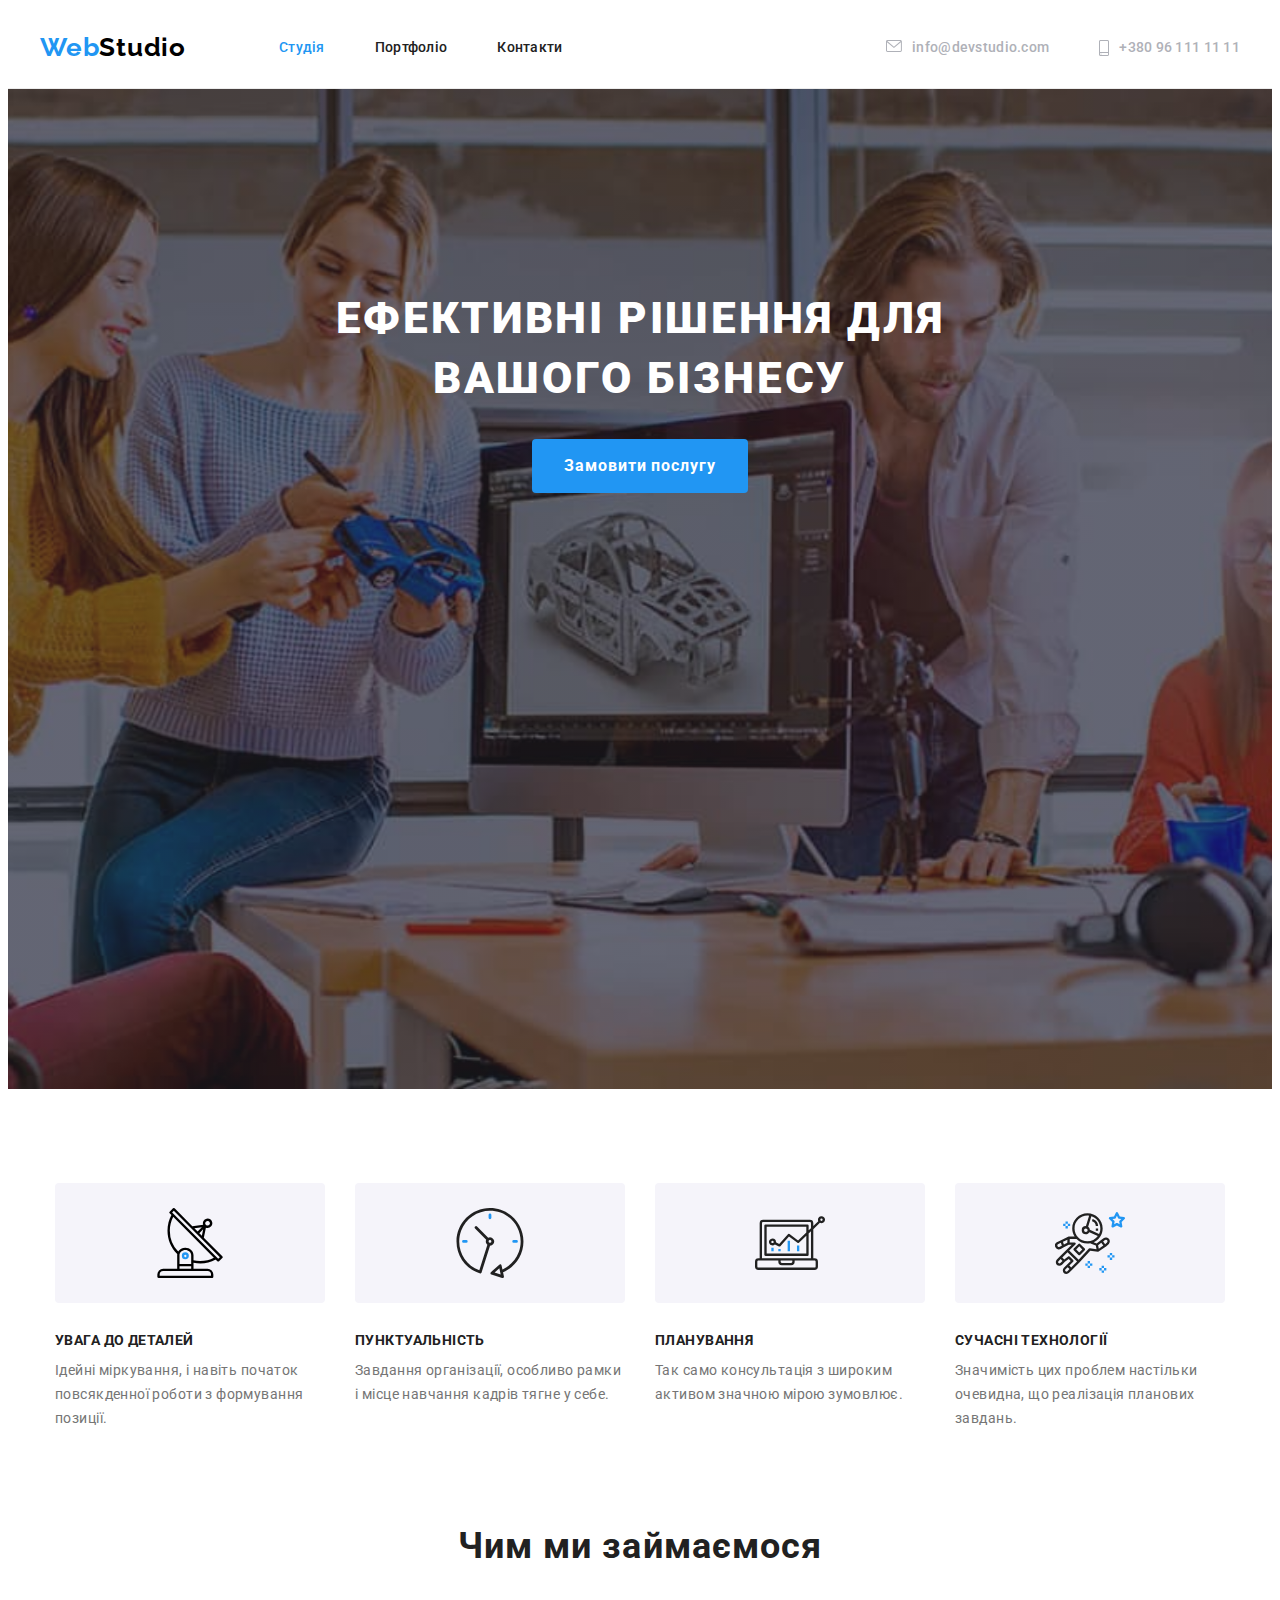
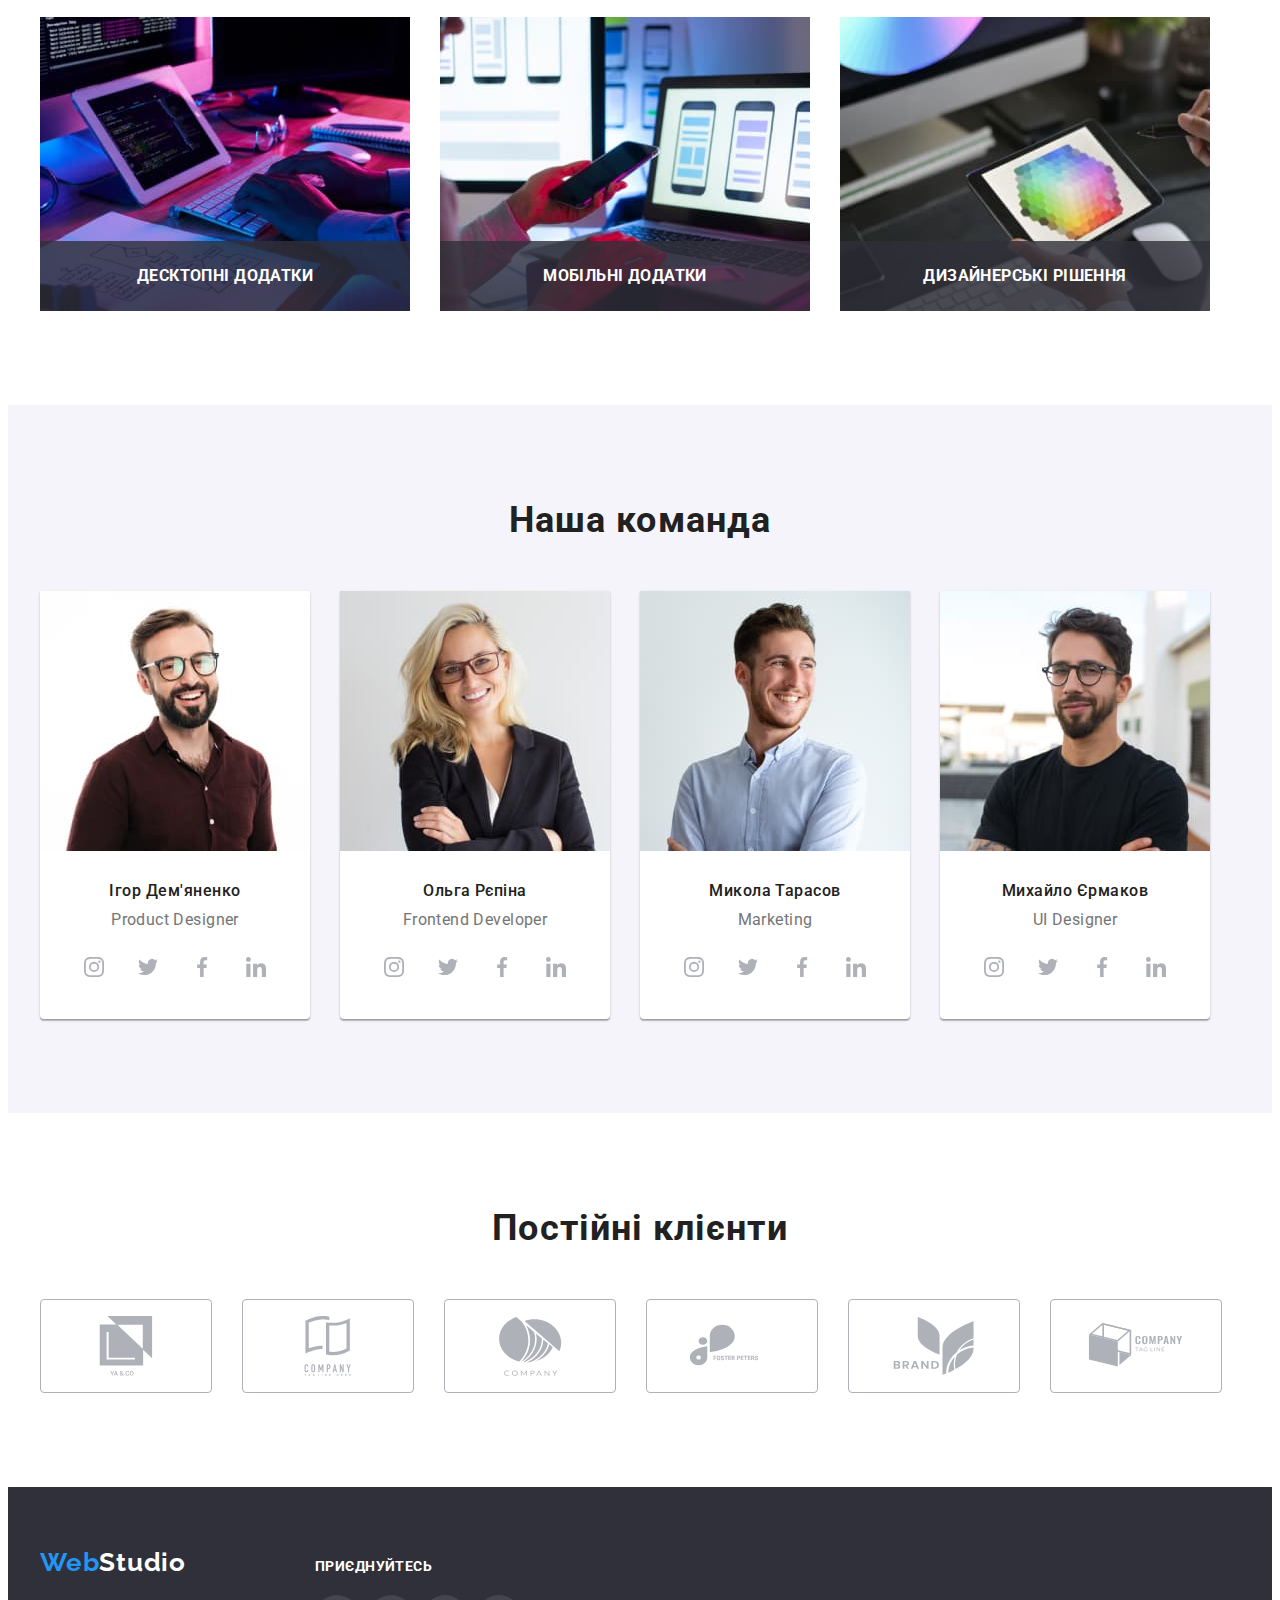
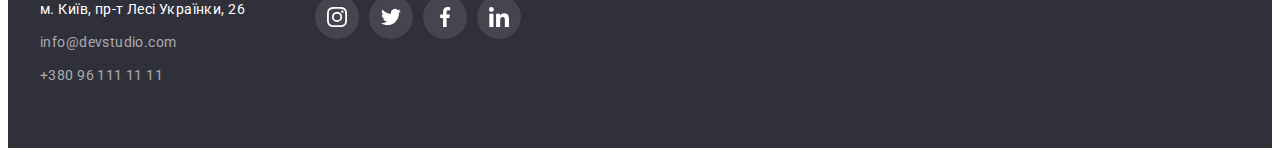
==== index.html @ 9313284f "ДЗ-5 создание" ====
<!DOCTYPE html>
<html lang="en">
<head>
    <meta charset="UTF-8">
    <meta http-equiv="X-UA-Compatible" content="IE=edge">
    <meta name="viewport" content="width=device-width, initial-scale=1.0">

    <title>Studio</title>
    <link href="https://fonts.googleapis.com/css2?family=Raleway:wght@700&family=Roboto:wght@400;500;700;900&display=swap"
        rel="stylesheet">  
    <link rel="stylesheet" href="https://cdnjs.cloudflare.com/ajax/libs/modern-normalize/1.1.0/modern-normalize.min.css"
    integrity="sha512-wpPYUAdjBVSE4KJnH1VR1HeZfpl1ub8YT/NKx4PuQ5NmX2tKuGu6U/JRp5y+Y8XG2tV+wKQpNHVUX03MfMFn9Q=="
    crossorigin="anonymous" referrerpolicy="no-referrer" />
    <link rel="stylesheet" href="./ccs/styles.css">

</head>
<body>
    <!-- Шапка сайта -->
    <header class="page-header">
        <div class="container main-nav">   
            <nav class="nav-site">
                <a class="logo-main" href="./index.html"><span class="logo-color">Web</span>Studio</a>
                <ul class="select-nav list">
                    <li class="item"><a class="link current" href="/">Студія</a></li>
                    <li class="item"><a class="link" href="./portfolio.html">Портфоліо</a></li>
                    <li class="item"><a class="link" href="/">Контакти</a></li>
                </ul>
            </nav>
            <ul class="select-contackt list">
                <li class="item">
                    <div class="link">
                       <svg class="icon" width="16" height="12">
                            <use href="./images/symbol-defs.svg#icon-envelope"></use>
                        </svg>   
                        <a href="mailto:info@devstudio.com">info@devstudio.com</a>
                    </div>
                 </li>
                <li class="item">
                    <div class="link">
                        <svg class="icon" width="10" height="16">
                             <use href="./images/symbol-defs.svg#icon-smartphone"></use>
                        </svg>
                        <a href="tel:+380961111111">+380 96 111 11 11</a>
                    </div>
                </li>
            </ul>
        </div>
    </header>
    <!-- Главный босс -->
    <main>
        <!-- Шапка -->
        <section class="page-poster">
                   <div class="container poster">
                    <h1 class="title">Ефективні рішення для вашого бізнесу</h1>
                    <button type="button" class="button-main primary">Замовити послугу</button>
                </div> 
        </section>            
         <!-- Особливості -->
        <section class="page-features section">
            <div class="container">
                <h2 class="title-none">Особливості</h2>
                <ul class="select-features list">
                    <li class="card-features item">
                        <div class="icon-features">
                            <svg class="icon" width="70" height="70">
                                <use href="./images/symbol-defs.svg#icon-antenna"></use>
                            </svg>
                        </div>
                        <h3 class="title">УВАГА ДО ДЕТАЛЕЙ</h3>
                        <p>Ідейні міркування, і навіть початок повсякденної роботи з формування позиції.</p>
                    </li>
                    <li class="card-features item">
                        <div class="icon-features">
                            <svg class="icon" width="70" height="70">
                                <use href="./images/symbol-defs.svg#icon-clock"></use>
                            </svg>
                        </div>
                        <h3 class="title">ПУНКТУАЛЬНІСТЬ</h3>
                        <p>Завдання організації, особливо рамки і місце навчання кадрів тягне у себе.</p>
                    </li>
                    <li class="card-features item">
                        <div class="icon-features">
                            <svg class="icon" width="70" height="70">
                                <use href="./images/symbol-defs.svg#icon-diagram"></use>
                            </svg>
                        </div>
                        <h3 class="title">ПЛАНУВАННЯ</h3>
                        <p>Так само консультація з широким активом значною мірою зумовлює.</p>
                     </li>
                    <li class="card-features item">
                        <div class="icon-features">
                            <svg class="icon" width="70" height="70">
                                <use href="./images/symbol-defs.svg#icon-astronaut"></use>
                            </svg>
                        </div>
                        <h3 class="title">СУЧАСНІ ТЕХНОЛОГІЇ</h3>
                        <p>Значимість цих проблем настільки очевидна, що реалізація планових завдань.</p>
                   </li>
                </ul>    
            </div>
        </section>
        <!-- Чим ми займаємося -->
        <section class="page-employ section">
            <div class="container">
                <h2 class="title">Чим ми займаємося</h2>
                <ul class="select-employ list"> 
                    <li class="card-employ item">
                        <img class="card-image" src="./images/box1.jpg" alt="Програмування" width="370"/>
                        <div  class="card-text">
                            <h3>Десктопні додатки</h3>
                        </div>
                    </li>
                    <li class="card-employ item">
                        <img class="card-image" src="./images/box2.jpg" alt="Мобільні додатки" width="370"/>
                        <div class="card-text">
                            <h3>Мобільні додатки</h3>
                        </div>
                    </li>
                    <li class="card-employ item">
                        <img class="card-image" src="./images/box3.jpg" alt="Дізайн" width="370"/>
                        <div class="card-text">
                            <h3>Дизайнерські рішення</h3>
                        </div>
                    </li>
                </ul>
          </div>  
        </section>
          <!-- Наша команда -->
        <section class="page-team section">
            <div class="container"> 
                <h2 class="title">Наша команда</h2>
                <ul class="select-team list">
                    <li class="card-team item">
                        <img class="card-image" src="./images/card1.jpg" alt="Фото" width="270"/>
                        <div class="card-text">
                             <h3 class="title">Ігор Дем'яненко</h3>
                             <p>Product Designer</p>                            
                        </div>
                        <ul class="select-social list">
                            <li class="card-social item">
                                <div class="link-social">
                                    <svg class="icon" width="20" height="20">
                                        <use href="./images/symbol-defs.svg#icon-instagram"></use>
                                   </svg>
                                </div>
                            </li>
                            <li class="card-social item">
                                <div class="link-social">
                                    <svg class="icon" width="20" height="20">
                                        <use href="./images/symbol-defs.svg#icon-twitter"></use>
                                    </svg>
                                </div>
                            </li>
                            <li class="card-social item">
                                <div class="link-social">
                                    <svg class="icon" width="20" height="20">
                                        <use href="./images/symbol-defs.svg#icon-facebook"></use>
                                    </svg>
                                </div>
                            </li>
                            <li class="card-client item">
                                <div class="link-social">
                                    <svg class="icon" width="20" height="20">
                                        <use href="./images/symbol-defs.svg#icon-linkedin"></use>
                                    </svg>
                                </div>
                            </li>
                        </ul>
                    </li>
                    <li class="card-team item">
                        <img class="card-image" src="./images/card2.jpg" alt="Фото" width="270"/>
                        <div class="card-text">
                            <h3 class="title">Ольга Рєпіна</h3>
                            <p>Frontend Developer</p>
                        </div>    
                        <ul class="select-social list">
                            <li class="card-social item">
                                <div class="link-social">
                                    <svg class="icon" width="20" height="20">
                                        <use href="./images/symbol-defs.svg#icon-instagram"></use>
                                    </svg>
                                </div>
                            </li>
                            <li class="card-social item">
                                <div class="link-social">
                                    <svg class="icon" width="20" height="20">
                                        <use href="./images/symbol-defs.svg#icon-twitter"></use>
                                    </svg>
                                </div>
                            </li>
                            <li class="card-social item">
                                <div class="link-social">
                                    <svg class="icon" width="20" height="20">
                                        <use href="./images/symbol-defs.svg#icon-facebook"></use>
                                    </svg>
                                </div>
                            </li>
                            <li class="card-client item">
                                <div class="link-social">
                                    <svg class="icon" width="20" height="20">
                                        <use href="./images/symbol-defs.svg#icon-linkedin"></use>
                                    </svg>
                                </div>
                            </li>
                        </ul>
                    </li>
                    <li class="card-team item">
                        <img class="card-image" src="./images/card3.jpg" alt="Фото" width="270"/>
                        <div class="card-text">
                            <h3 class="title">Микола Тарасов</h3>
                            <p>Marketing</p>                            
                        </div>
                        <ul class="select-social list">
                            <li class="card-social item">
                                <div class="link-social">
                                    <svg class="icon" width="20" height="20">
                                        <use href="./images/symbol-defs.svg#icon-instagram"></use>
                                    </svg>
                                </div>
                            </li>
                            <li class="card-social item">
                                <div class="link-social">
                                    <svg class="icon" width="20" height="20">
                                        <use href="./images/symbol-defs.svg#icon-twitter"></use>
                                    </svg>
                                </div>
                            </li>
                            <li class="card-social item">
                                <div class="link-social">
                                    <svg class="icon" width="20" height="20">
                                        <use href="./images/symbol-defs.svg#icon-facebook"></use>
                                    </svg>
                                </div>
                            </li>
                            <li class="card-client item">
                                <div class="link-social">
                                    <svg class="icon" width="20" height="20">
                                        <use href="./images/symbol-defs.svg#icon-linkedin"></use>
                                    </svg>
                                </div>
                            </li>
                        </ul>
                    </li>
                    <li class="card-team item">
                        <img class="card-image" src="./images/card4.jpg" alt="Фото" width="270"/>
                        <div class="card-text">
                            <h3 class="title">Михайло Єрмаков</h3>
                            <p>UI Designer</p>
                        </div>
                        <ul class="select-social list">
                            <li class="card-social item">
                                <div class="link-social">
                                    <svg class="icon" width="20" height="20">
                                        <use href="./images/symbol-defs.svg#icon-instagram"></use>
                                    </svg>
                                </div>
                            </li>
                            <li class="card-social item">
                                <div class="link-social">
                                    <svg class="icon" width="20" height="20">
                                        <use href="./images/symbol-defs.svg#icon-twitter"></use>
                                    </svg>
                                </div>
                            </li>
                            <li class="card-social item">
                                <div class="link-social">
                                    <svg class="icon" width="20" height="20">
                                        <use href="./images/symbol-defs.svg#icon-facebook"></use>
                                    </svg>
                                </div>
                            </li>
                            <li class="card-client item">
                                <div class="link-social">
                                    <svg class="icon" width="20" height="20">
                                        <use href="./images/symbol-defs.svg#icon-linkedin"></use>
                                    </svg>
                                </div>
                            </li>
                        </ul>
                    </li>
                </ul>
           </div> 
        </section>
        <section class="page-client section">
            <div class="container">
                <h2 class="title">Постійні клієнти</h2>
                <ul class="select-client list">
                    <li class="card-client item">
                        <div class="link-client">
                            <svg class="icon" width="106" height="60">
                                <use href="./images/symbol-defs.svg#icon-client1"></use>
                            </svg>
                        </div>
                    </li>
                    <li class="card-client item">
                        <div class="link-client">
                            <svg class="icon" width="106" height="60">
                                <use href="./images/symbol-defs.svg#icon-client2"></use>
                            </svg>
                        </div>
                    </li>
                    <li class="card-client item">
                        <div class="link-client">
                            <svg class="icon" width="106" height="60">
                                <use href="./images/symbol-defs.svg#icon-client3"></use>
                            </svg>
                        </div>
                    </li>
                    <li class="card-client item">
                        <div class="link-client">
                            <svg class="icon" width="106" height="60">
                                <use href="./images/symbol-defs.svg#icon-client4"></use>
                            </svg>
                        </div>
                    </li>
                    <li class="card-client item">
                        <div class="link-client">
                            <svg class="icon" width="106" height="60">
                                <use href="./images/symbol-defs.svg#icon-client5"></use>
                            </svg>
                        </div>
                    </li>
                    <li class="card-client item">
                        <div class="link-client">
                            <svg class="icon" width="106" height="60">
                                <use href="./images/symbol-defs.svg#icon-client6"></use>
                            </svg>
                        </div>
                    </li>
                </ul>
            </div>
        </section>
    </main>
    <!-- Футер -->
    <footer class="page-footer"> 
        <div class="container">
            <div class="footer-one">  
            <a class="logo-footer" href="./index.html"><span class="logo-color">Web</span>Studio</a>
                <address class="address-footer list" >           
                <ul class="footer-contackt list">
                    <li class="item">                    
                        <a class="link-footer primary-footer"
                        href="https://www.google.com.ua/maps/place/%D0%B1%D1%83%D0%BB.+%D0%9B%D0%B5%D1%81%D0%B8+%D0%A3%D0%BA%D1%80%D0%B0%D0%B8%D0%BD%D0%BA%D0%B8,+26,+%D0%9A%D0%B8%D0%B5%D0%B2,+02000/@50.4266124,30.5344126,14.71z/data=!4m5!3m4!1s0x40d4cf0e033ecbe9:0x57a4dffefec77da0!8m2!3d50.4265807!4d30.5383858?hl=ru"
                        target="_blank"
                        rel="noopener no-referrer">
                        м. Київ, пр-т Лесі Українки, 26</a></li>
                    <li class="item"><a class="link-footer" href="mailto:info@devstudio.com">info@devstudio.com</a></li>
                    <li class="item"><a class="link-footer" href="tel:+380961111111">+380 96 111 11 11</a></li>
                </ul>
                </address>
            </div>
            <div class="footer-social">
                <h2 class="title">приєднуйтесь</h2>
                <ul class="select-social list">
                    <li class="card-social item">
                        <div class="link-social">
                            <svg class="icon" width="20" height="20">
                                <use href="./images/symbol-defs.svg#icon-instagram"></use>
                            </svg>
                        </div>
                    </li>
                    <li class="card-social item">
                        <div class="link-social">
                            <svg class="icon" width="20" height="20">
                                <use href="./images/symbol-defs.svg#icon-twitter"></use>
                            </svg>
                        </div>
                    </li>
                    <li class="card-social item">
                        <div class="link-social">
                            <svg class="icon" width="20" height="20">
                                <use href="./images/symbol-defs.svg#icon-facebook"></use>
                            </svg>
                        </div>
                    </li>
                    <li class="card-client item">
                        <div class="link-social">
                            <svg class="icon" width="20" height="20">
                                <use href="./images/symbol-defs.svg#icon-linkedin"></use>
                            </svg>
                        </div>
                    </li>
                </ul>
            </div>      
        </div>
    </footer>
</body>
</html>
---- ccs/styles.css ----
:root {
    --color-white:#ffffff;
    --color-accent:#2196F3;
    --color-grey:#F5F4FA;
    --color-footer:#2F303A;
    --color-title:#212121;
    --color-text:#757575;
    --color-black:#000000;
    --color-rgba:rgba(255, 255, 255, 0.6);
    --color-borders: #EEEEEE;
    --color-line: #ECECEC;
    --color-icon: #AFB1B8;
}
html {
    box-sizing: border-box;
}
body {
    background-color: var(--color-white);
    color: var(--color-text);
    font-family: "Roboto", sans-serif;
    font-weight: 400;
    font-size: 14px;
    line-height: 1.71;
    letter-spacing: 0.03em;
    }

button {
    font-family: inherit;
    cursor: pointer;
    border-color: transparent;
    text-align: center;
}
p, h1, h2, h3 {
    margin: 0;
}
a {
    color: inherit;
    text-decoration: none;
}
.section {
    margin-left: auto;
    margin-right: auto;
    padding: 94px 0px;
}    
.container {
    width: 1200px;
    margin-left: auto;
    margin-right: auto;
    margin-bottom: 0;
    padding: 0px 15px;
    /*border: 0.2px solid black;*/
}
.page-header {
    margin: 0;
    margin-left: auto;
    margin-right: auto;
    border-bottom: 1px solid var(--color-line);
}
.page-poster {
    display: flex;
    max-width: 1600px;
    height: 600px;
    margin-left: auto;
    margin-right: auto;
    padding-top: 200px;
    padding-bottom: 200px;
    text-align: center;
    /* Overlay */
    background-color: rgba(47, 48, 58, 0.4);
    background-image: url('../images/Main-img.jpg');
    background-image: linear-gradient(
        to right,
        rgba(47, 48, 58, 0.4),
        rgba(47, 48, 58, 0.4)
    ),
    url('../images/Main-img.jpg');
    background-repeat: no-repeat;
    background-position: center;
    background-size: cover;
}
.page-employ {
    padding-top:0;
}
.page-footer{
    padding: 60px 0px;
    
}
.poster {
    width: 696px;
    padding: 0;
}
.list {
    margin: 0;
    padding: 0;
    list-style: none;
}
.title {
    margin:0;
    color: var(--color-title);
    font-weight: 700;
    font-size: 36px;
    line-height: 1.17;
    letter-spacing: 0.03em;
}
.text {
    margin: 0;
    font-weight: 400;
    font-size: 16px;
    line-height: 1.88;
    letter-spacing: 0.03em;
    color: var(--color-text);
}
.icon {
   display: inline-block;
   margin: 0; 
 
}
.link .icon {
  margin-right: 10px;
}
/* Select */
.main-nav, .nav-site, .select-nav, .select-contackt, .select-team, .select-client {
    display: flex;
    align-items: center;
}

.select-employ{
    display: flex;
}
.select-features, .select-social {
    display: flex;
    align-items: flex-start;
    justify-content: center;
}
.select-projeckt {
    display: flex;
    flex-wrap: wrap;
    gap: 30px;
}
.select-button {
    display: flex;
    justify-content: center;
    align-items: center;
    margin-bottom: 50px;
}
.select-social {
    margin-bottom: 30px;
}
.footer-social .select-social {
    margin-bottom: 0;
}

.select-contackt {
  margin-left: auto;
}
.select-nav .link, .select-contackt .link-cont{
    padding-top: 32px;
    padding-bottom: 32px;    
}
.select-nav .item:not(:last-child),
.select-contackt .item:not(:last-child) {
    margin-right: 50px;
}

.select-features .item:not(:last-child),
.select-employ .item:not(:last-child) {
    margin-right: 30px;
}

.select-team .item:not(:last-child), .select-client .item:not(:last-child) {
    margin-right: 30px;
}

.select-button .item:not(:last-child) {
    margin-right: 8px;
}

.select-projeckt .item {
    flex-basis: calc((100% - 60px) / 3);
}

/* Card*/
.card-features {
    display: inline-block;
    width: 270px;
}
.card-team {
    display: block;
    background-color: var(--color-white);
    width: 270px;
    font-size: 16px;
    line-height: 1.19;
    text-align: center;
    box-shadow: 0px 1px 3px rgba(0, 0, 0, 0.12), 0px 1px 1px rgba(0, 0, 0, 0.14), 0px 2px 1px rgba(0, 0, 0, 0.2);
    border-radius: 0px 0px 4px 4px;
}

.card-projeckt {
    display: block;
    text-decoration: none;
    font-size: 16px;
    line-height: 1.88;
}
.card-projeckt:hover,
.card-projeckt:focus {
    box-shadow: 0px 4px 4px 0px rgba(0, 0, 0, 0.25);
}
.card-image {
    max-width: 100%;
    height: auto;
    display: block;
    margin-bottom: 30px;
}
.card-employ {
    position: relative;
}
.card-projeckt .card-image, .card-employ .card-image {
    margin-bottom: 0;
}
/* Title */
.page-poster .title {
    color: var(--color-white);
    font-weight: 900;
    font-size: 44px;
    line-height: 1.36;
    letter-spacing: 0.06em;
    text-align: center;
    text-transform: uppercase;
    margin-bottom: 30px;
}

.page-team .title,
.page-employ .title, .page-client .title {
    text-align: center;
    margin-bottom: 50px;
}
.footer-social .title {
    color: var(--color-white);
    font-weight: 700;
    font-size: 14px;
    line-height: 1.14;
    text-transform: uppercase;
    margin-bottom: 20px;
}
.card-features .title {
    font-size: 14px;
    line-height: 1.14;
}
.card-team .title {
    font-weight: 500;
    font-size: 16px;
    line-height: 1.19;
    text-align: center;
  
}

.card-projeckt .title {
    font-size: 18px;
    line-height: 2;
    letter-spacing: 0.06em;
}
.card-features .title, .card-team .title, .card-projeckt .title {
     margin-bottom: 10px;
}
.title-none {
    display: none
}

.title-text {
    display: block;
    width: 370px;
    background: var(--color-white);
    border: 1px solid var(--color-borders);
    border-top: none;
    padding: 20px 24px;
}
.card-text {
    display: block;
    margin: 0;
    margin-bottom: 16px;
}
.card-employ .card-text{
    display: flex;
    position: absolute;
    bottom: 0;
    margin-bottom: 0;
    width: 370px;
    height: 70px;
    font-weight: 700;
    font-size: 14px;
    line-height: 1.14;
    text-align: center;
    align-items: center;
    justify-content: center;
    letter-spacing: 0.03em;
    text-transform: uppercase;
    color: var(--color-white);
    background-color: rgba(47, 48, 58, 0.8);
}
/* Logo */
.logo-main {
    display: inline-block;
    margin-right: 93px;
    text-decoration: none;
    color: var(--color-black);
    font-family: 'Raleway', sans-serif;
    font-weight: 700;
    font-size: 26px;
    line-height: 1.19;
    letter-spacing: 0.03em;
    padding-top: 24px;
    padding-bottom: 25px;
}
.logo-color {
    color: var(--color-accent);
}

/* Link */
.link {
    display: flex;
    text-decoration: none;
    color:var(--color-title);
    font-weight: 500;
    font-size: 14px;
    line-height: 1.14;
    letter-spacing: 0.02em;
    fill: currentColor
}
 
.select-contackt .link {
    color: var(--color-icon);    
}
.link:hover, .link:focus {
    color: var(--color-accent);
 
}
.link-client {
    display: flex;
    width: 170px;
    height: 92px;
    border: 1px solid #AFB1B8;
    border-radius: 4px;
    align-items: center;
    justify-content: center;
    fill: var(--color-icon);
}
.link-client:hover, .link-client:focus {
    border: 1px solid var(--color-accent);
   fill:var(--color-accent);    
}
.link-social {
    display: flex;
    width: 44px;
    height: 44px;
    border-radius: 50%;
    align-items: center;
    justify-content: center;
    fill: var(--color-icon);
}
.footer-social .link-social {
    background-color: rgba(255, 255, 255, 0.1);
    fill: var(--color-white);
}
.link-social:hover,
.link-social:focus {
    background-color: var(--color-accent);
    fill: var(--color-white);
}

/* Primary, Secondary, Current*/
.primary {
    background-color: var(--color-accent);
    color: var(--color-white);
}

.secondary {
    background-color: var(--color-grey);
    color: var(--color-title);
}
.current {
    color: var(--color-accent);
}

/* Button*/
.button-main, .button-link {
    display: inline-block;
    border-radius: 4px;
    font-size: 16px;
}
.button-main {
    width: 216px;
    padding: 10px;
    font-weight: 700;
    line-height: 1.88;
    letter-spacing: 0.06em;
}
.button-link {    
    min-width: 73px;
    max-width: 130px;
    padding: 6px 22px;
    font-weight: 500;
    line-height: 1.63;
    letter-spacing: 0.03em;
}
.button-link:hover, .button-link:focus, .button-main:hover,
.button-main:focus {
    background-color: var(--color-accent);
    color: var(--color-white);
}
.page-team {
     background-color: var(--color-grey); 
}
/*
.card-features::before {
    display: block;
    content: "";
    height: 120px;
    margin-bottom: 30px;
    background-repeat: no-repeat;
    background-position: center;
    background-color: #F5F4FA;
    border-radius: 4px;
}
.icon-antenna::before {
    background-image: url('../images/antenna.svg');
}
.icon-clock::before {
    background-image: url('../images/clock.svg');
}
.icon-diagram::before {
    background-image: url('../images/diagram.svg');
}
.icon-astronaut::before {
    background-image: url('../images/astronaut.svg');
}
*/

.icon-features {
    display: flex;
    height: 120px;
    margin-bottom: 30px;
    background-color: #F5F4FA;
    border-radius: 4px;
    align-items: center;
    justify-content: center;
}


/* Footer */
.page-footer {
    margin-left: auto;
    margin-right: auto;
    background-color: var(--color-footer);
    font-weight: 400;
    font-size: 14px;
    line-height: 1.71;
    letter-spacing: 0.03em;
}
.page-footer .container {
   display: flex;    
   align-items: flex-start;
}
.logo-footer {
    display: block;
    text-decoration: none;
    color: var(--color-white);
    font-family: 'Raleway', sans-serif;
    font-weight: 700;
    font-size: 26px;
    line-height: 1.19;
    letter-spacing: 0.03em;
    margin-bottom: 20px;
}

.logo-color {
    color: var(--color-accent);
}
.page-footer, .address-footer, .link-footer {
    color: var(--color-rgba);
    font-style: normal;
}
.address-footer, .link-footer, .footer-social{
    margin: 0;
    text-decoration: none;
    }
.footer-one {
    display: inline-block;
/*    width: 231px;
    border: 1px solid #AFB1B8; */
}
.footer-social {
    display: inline-block;
    width: 206px;
    margin-top: 12px;
    margin-left: 70px;
/*    border: 1px solid #AFB1B8; */
}

.footer-contackt {
    display: inline-block;
}
.footer-contackt .item:not(:last-child) {
    margin-bottom: 9px;
}
.select-social .item:not(:last-child) {
    margin-right: 10px;
}
.link-footer:hover, .link-footer:focus 
{
    color: var(--color-white);
    text-decoration: none;
} 
.primary-footer {
    color: var(--color-white)
    
}
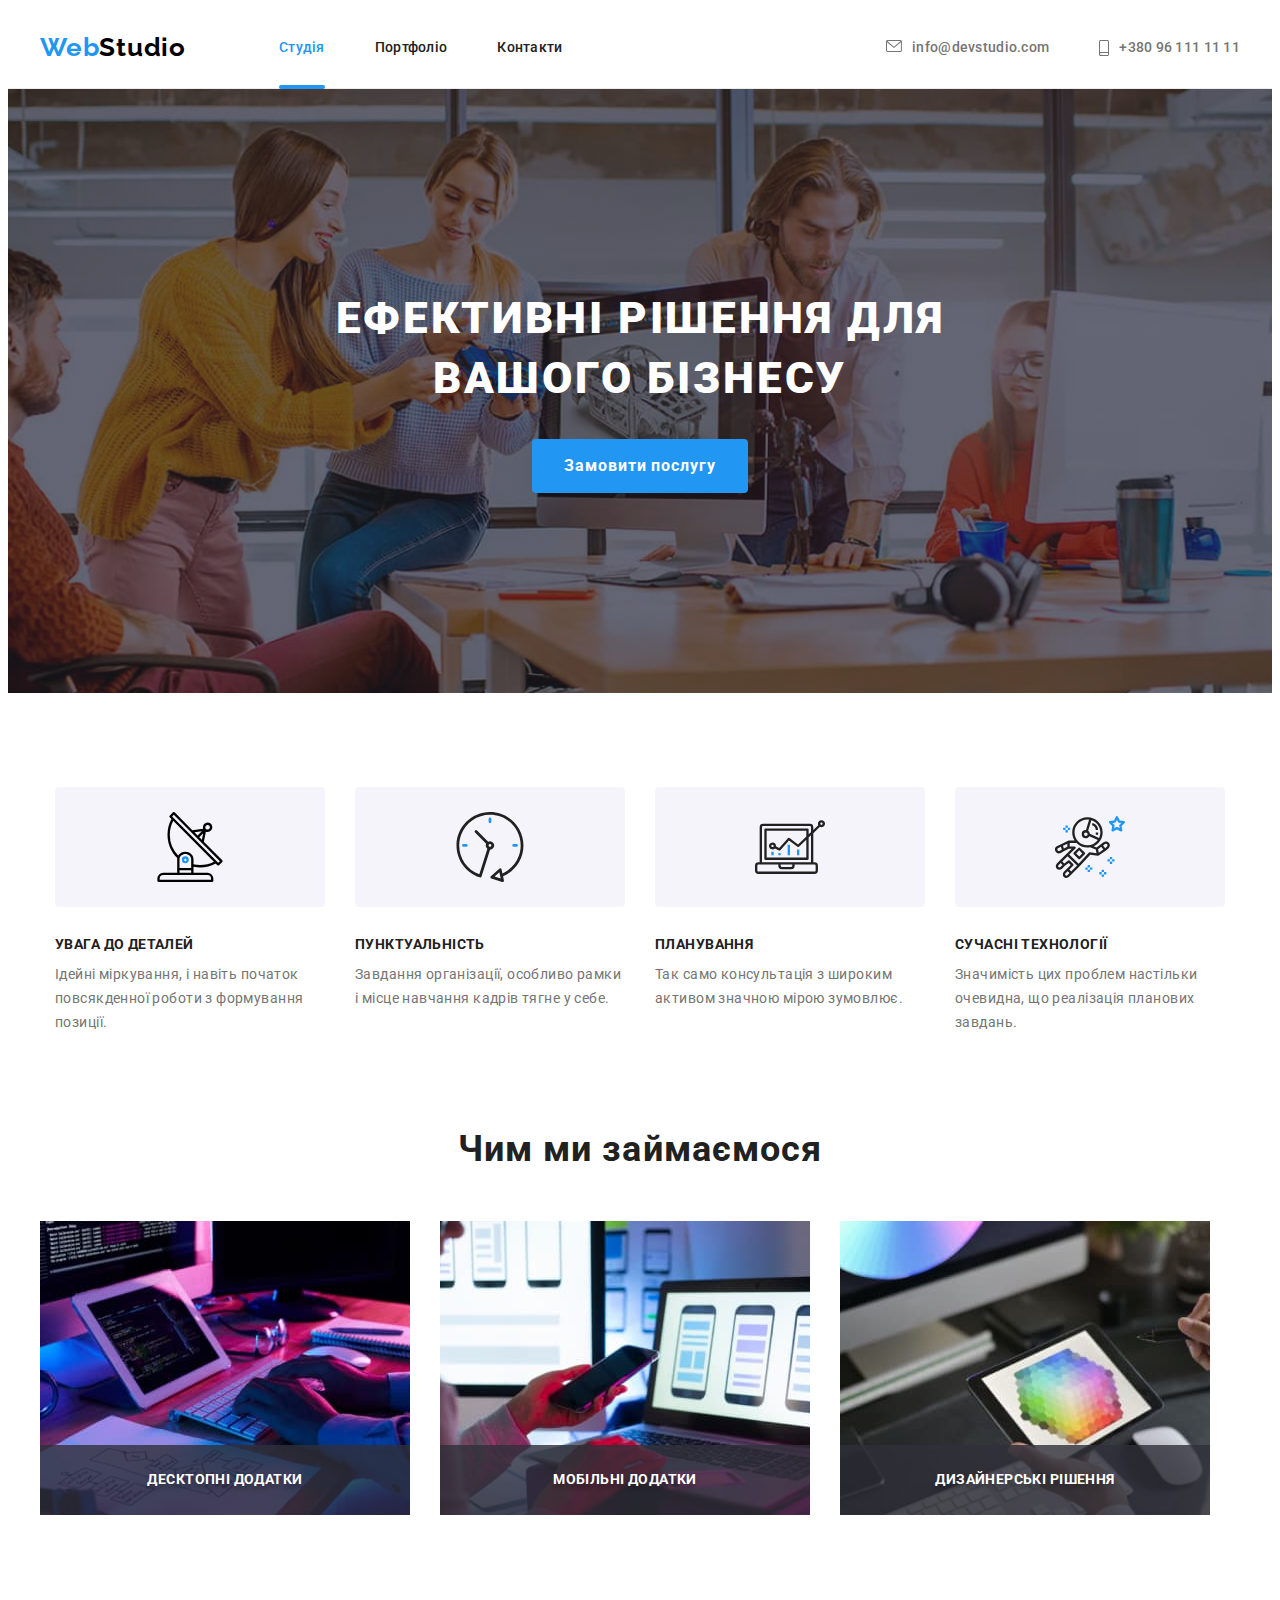
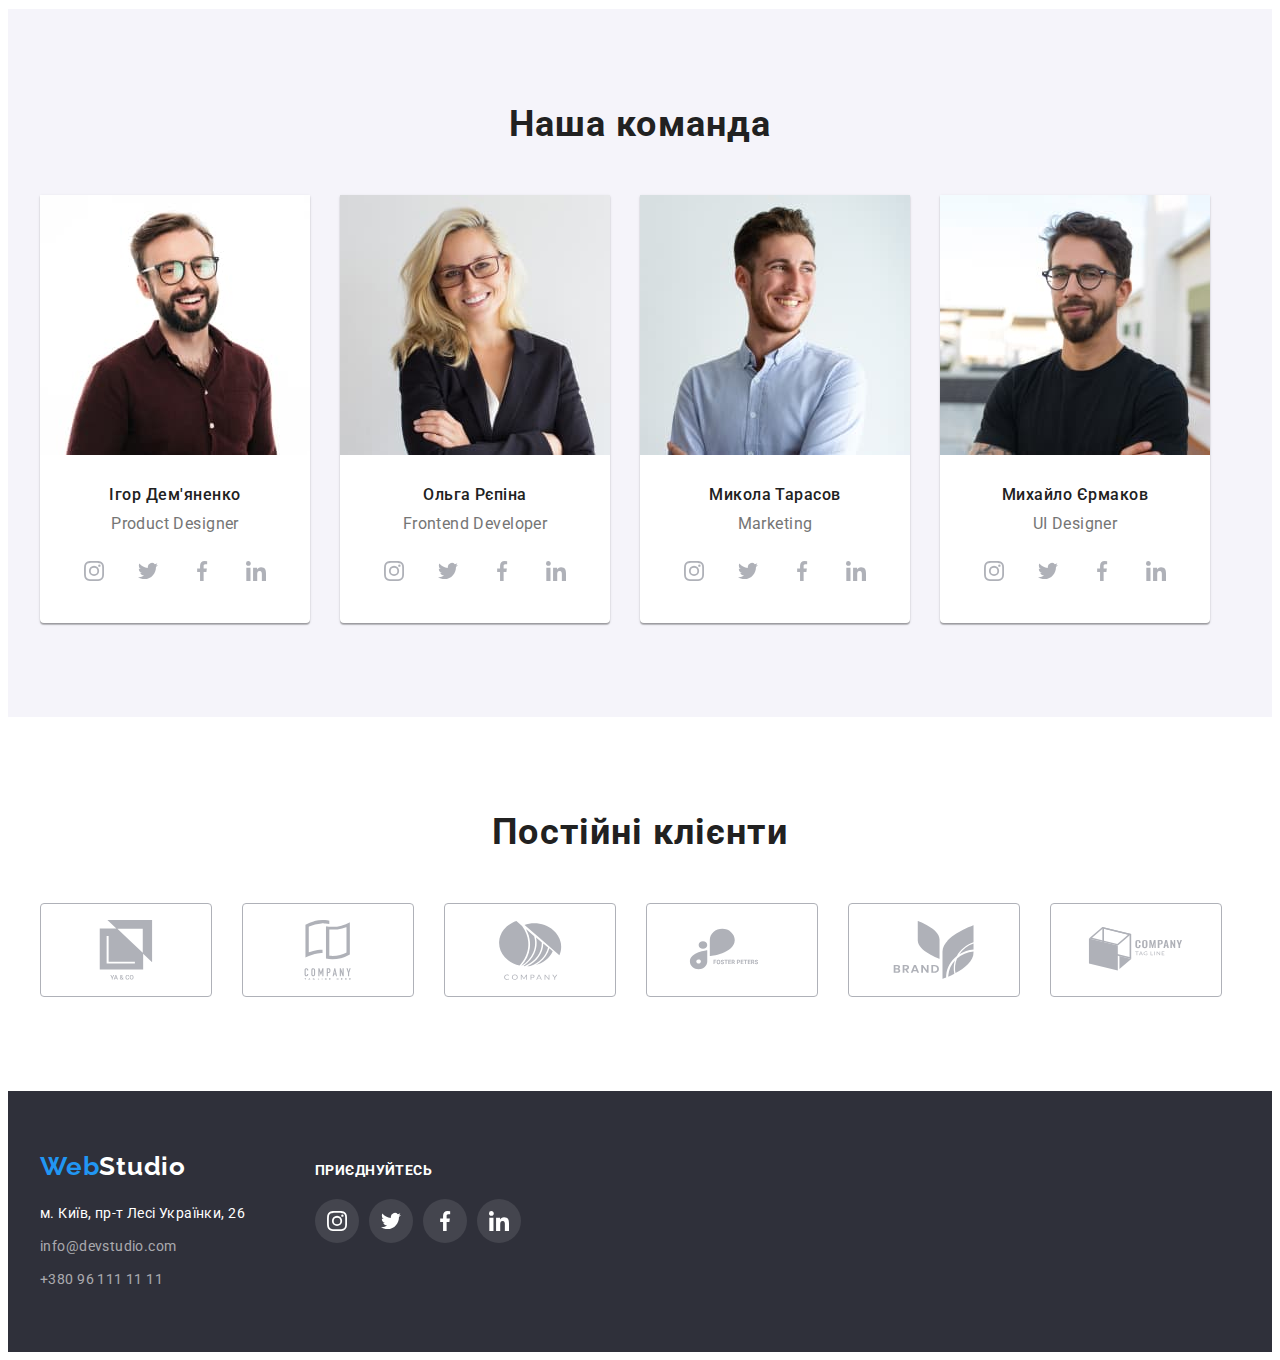
==== commit 941b33fd: "ДЗ-5 анимация" ====
--- a/index.html
+++ b/index.html
@@ -21,27 +21,25 @@
             <nav class="nav-site">
                 <a class="logo-main" href="./index.html"><span class="logo-color">Web</span>Studio</a>
                 <ul class="select-nav list">
-                    <li class="item"><a class="link current" href="/">Студія</a></li>
+                    <li class="item"><a class="link current" href="./index.html">Студія</a></li>
                     <li class="item"><a class="link" href="./portfolio.html">Портфоліо</a></li>
-                    <li class="item"><a class="link" href="/">Контакти</a></li>
+                    <li class="item"><a class="link" href="#">Контакти</a></li>
                 </ul>
             </nav>
             <ul class="select-contackt list">
                 <li class="item">
-                    <div class="link">
+                    <a href="mailto:info@devstudio.com" class="link">
                        <svg class="icon" width="16" height="12">
                             <use href="./images/symbol-defs.svg#icon-envelope"></use>
                         </svg>   
-                        <a href="mailto:info@devstudio.com">info@devstudio.com</a>
-                    </div>
+                        info@devstudio.com</a>
                  </li>
                 <li class="item">
-                    <div class="link">
+                    <a href="tel:+380961111111" class="link">
                         <svg class="icon" width="10" height="16">
                              <use href="./images/symbol-defs.svg#icon-smartphone"></use>
                         </svg>
-                        <a href="tel:+380961111111">+380 96 111 11 11</a>
-                    </div>
+                        +380 96 111 11 11</a>
                 </li>
             </ul>
         </div>
@@ -106,21 +104,15 @@
                 <ul class="select-employ list"> 
                     <li class="card-employ item">
                         <img class="card-image" src="./images/box1.jpg" alt="Програмування" width="370"/>
-                        <div  class="card-text">
-                            <h3>Десктопні додатки</h3>
-                        </div>
+                        <p class="card-text">Десктопні додатки</p>
                     </li>
                     <li class="card-employ item">
-                        <img class="card-image" src="./images/box2.jpg" alt="Мобільні додатки" width="370"/>
-                        <div class="card-text">
-                            <h3>Мобільні додатки</h3>
-                        </div>
+                      <img class="card-image" src="./images/box2.jpg" alt="Мобільні додатки" width="370"/>
+                        <p class="card-text">Мобільні додатки</p>
                     </li>
                     <li class="card-employ item">
                         <img class="card-image" src="./images/box3.jpg" alt="Дізайн" width="370"/>
-                        <div class="card-text">
-                            <h3>Дизайнерські рішення</h3>
-                        </div>
+                        <p class="card-text">Дизайнерські рішення</p>
                     </li>
                 </ul>
           </div>  
@@ -138,32 +130,32 @@
                         </div>
                         <ul class="select-social list">
                             <li class="card-social item">
-                                <div class="link-social">
+                                <a href="#" rel="nofollow" target="_blank" class="link-social">
                                     <svg class="icon" width="20" height="20">
                                         <use href="./images/symbol-defs.svg#icon-instagram"></use>
                                    </svg>
-                                </div>
-                            </li>
-                            <li class="card-social item">
-                                <div class="link-social">
+                                </a>
+                            </li>
+                            <li class="card-social item">
+                                <a href="#" rel="nofollow" target="_blank" class="link-social">
                                     <svg class="icon" width="20" height="20">
                                         <use href="./images/symbol-defs.svg#icon-twitter"></use>
                                     </svg>
-                                </div>
-                            </li>
-                            <li class="card-social item">
-                                <div class="link-social">
+                                </a>
+                            </li>
+                            <li class="card-social item">
+                                <a href="#" rel="nofollow" target="_blank" class="link-social">
                                     <svg class="icon" width="20" height="20">
                                         <use href="./images/symbol-defs.svg#icon-facebook"></use>
                                     </svg>
-                                </div>
+                                </a>
                             </li>
                             <li class="card-client item">
-                                <div class="link-social">
+                                <a href="#" rel="nofollow" target="_blank" class="link-social">
                                     <svg class="icon" width="20" height="20">
                                         <use href="./images/symbol-defs.svg#icon-linkedin"></use>
                                     </svg>
-                                </div>
+                                </a>
                             </li>
                         </ul>
                     </li>
@@ -175,32 +167,32 @@
                         </div>    
                         <ul class="select-social list">
                             <li class="card-social item">
-                                <div class="link-social">
+                                <a href="#" rel="nofollow" target="_blank" class="link-social">
                                     <svg class="icon" width="20" height="20">
                                         <use href="./images/symbol-defs.svg#icon-instagram"></use>
                                     </svg>
-                                </div>
-                            </li>
-                            <li class="card-social item">
-                                <div class="link-social">
+                                </a>
+                            </li>
+                            <li class="card-social item">
+                                <a href="#" rel="nofollow" target="_blank" class="link-social">
                                     <svg class="icon" width="20" height="20">
                                         <use href="./images/symbol-defs.svg#icon-twitter"></use>
                                     </svg>
-                                </div>
-                            </li>
-                            <li class="card-social item">
-                                <div class="link-social">
+                                </a>
+                            </li>
+                            <li class="card-social item">
+                                <a href="#" rel="nofollow" target="_blank" class="link-social">
                                     <svg class="icon" width="20" height="20">
                                         <use href="./images/symbol-defs.svg#icon-facebook"></use>
                                     </svg>
-                                </div>
+                                </a>
                             </li>
                             <li class="card-client item">
-                                <div class="link-social">
+                                <a href="#" rel="nofollow" target="_blank" class="link-social">
                                     <svg class="icon" width="20" height="20">
                                         <use href="./images/symbol-defs.svg#icon-linkedin"></use>
                                     </svg>
-                                </div>
+                                </a>
                             </li>
                         </ul>
                     </li>
@@ -212,32 +204,32 @@
                         </div>
                         <ul class="select-social list">
                             <li class="card-social item">
-                                <div class="link-social">
+                                <a href="#" rel="nofollow" target="_blank" class="link-social">
                                     <svg class="icon" width="20" height="20">
                                         <use href="./images/symbol-defs.svg#icon-instagram"></use>
                                     </svg>
-                                </div>
-                            </li>
-                            <li class="card-social item">
-                                <div class="link-social">
+                                </a>
+                            </li>
+                            <li class="card-social item">
+                                <a href="#" rel="nofollow" target="_blank" class="link-social">
                                     <svg class="icon" width="20" height="20">
                                         <use href="./images/symbol-defs.svg#icon-twitter"></use>
                                     </svg>
-                                </div>
-                            </li>
-                            <li class="card-social item">
-                                <div class="link-social">
+                                </a>
+                            </li>
+                            <li class="card-social item">
+                                <a href="#" rel="nofollow" target="_blank" class="link-social">
                                     <svg class="icon" width="20" height="20">
                                         <use href="./images/symbol-defs.svg#icon-facebook"></use>
                                     </svg>
-                                </div>
+                                </a>
                             </li>
                             <li class="card-client item">
-                                <div class="link-social">
+                                <a href="#" rel="nofollow" target="_blank" class="link-social">
                                     <svg class="icon" width="20" height="20">
                                         <use href="./images/symbol-defs.svg#icon-linkedin"></use>
                                     </svg>
-                                </div>
+                                </a>
                             </li>
                         </ul>
                     </li>
@@ -249,35 +241,35 @@
                         </div>
                         <ul class="select-social list">
                             <li class="card-social item">
-                                <div class="link-social">
+                                <a href="#" rel="nofollow" target="_blank" class="link-social">
                                     <svg class="icon" width="20" height="20">
                                         <use href="./images/symbol-defs.svg#icon-instagram"></use>
                                     </svg>
-                                </div>
-                            </li>
-                            <li class="card-social item">
-                                <div class="link-social">
+                                </a>
+                            </li>
+                            <li class="card-social item">
+                                <a href="#" rel="nofollow" target="_blank" class="link-social">
                                     <svg class="icon" width="20" height="20">
                                         <use href="./images/symbol-defs.svg#icon-twitter"></use>
                                     </svg>
-                                </div>
-                            </li>
-                            <li class="card-social item">
-                                <div class="link-social">
+                                </a>
+                            </li>
+                            <li class="card-social item">
+                                <a href="#" rel="nofollow" target="_blank" class="link-social">
                                     <svg class="icon" width="20" height="20">
                                         <use href="./images/symbol-defs.svg#icon-facebook"></use>
                                     </svg>
-                                </div>
+                                </a>
                             </li>
                             <li class="card-client item">
-                                <div class="link-social">
+                                <a href="#" rel="nofollow" target="_blank" class="link-social">
                                     <svg class="icon" width="20" height="20">
                                         <use href="./images/symbol-defs.svg#icon-linkedin"></use>
                                     </svg>
-                                </div>
+                                </a>
                             </li>
                         </ul>
-                    </li>
+                   </li>
                 </ul>
            </div> 
         </section>
@@ -286,46 +278,46 @@
                 <h2 class="title">Постійні клієнти</h2>
                 <ul class="select-client list">
                     <li class="card-client item">
-                        <div class="link-client">
+                        <a href="#" rel="nofollow" target="_blank" class="link-client">
                             <svg class="icon" width="106" height="60">
                                 <use href="./images/symbol-defs.svg#icon-client1"></use>
                             </svg>
-                        </div>
-                    </li>
-                    <li class="card-client item">
-                        <div class="link-client">
+                        </a>
+                    </li>
+                    <li class="card-client item">
+                        <a href="#" rel="nofollow" target="_blank" class="link-client">
                             <svg class="icon" width="106" height="60">
                                 <use href="./images/symbol-defs.svg#icon-client2"></use>
                             </svg>
-                        </div>
-                    </li>
-                    <li class="card-client item">
-                        <div class="link-client">
+                        </a>
+                    </li>
+                    <li class="card-client item">
+                        <a href="#" rel="nofollow" target="_blank" class="link-client">
                             <svg class="icon" width="106" height="60">
                                 <use href="./images/symbol-defs.svg#icon-client3"></use>
                             </svg>
-                        </div>
-                    </li>
-                    <li class="card-client item">
-                        <div class="link-client">
+                        </a>
+                    </li>
+                    <li class="card-client item">
+                        <a href="#" rel="nofollow" target="_blank" class="link-client">
                             <svg class="icon" width="106" height="60">
                                 <use href="./images/symbol-defs.svg#icon-client4"></use>
                             </svg>
-                        </div>
-                    </li>
-                    <li class="card-client item">
-                        <div class="link-client">
+                        </a>
+                    </li>
+                    <li class="card-client item">
+                        <a href="#" rel="nofollow" target="_blank" class="link-client">
                             <svg class="icon" width="106" height="60">
                                 <use href="./images/symbol-defs.svg#icon-client5"></use>
                             </svg>
-                        </div>
-                    </li>
-                    <li class="card-client item">
-                        <div class="link-client">
+                        </a>
+                    </li>
+                    <li class="card-client item">
+                        <a href="#" rel="nofollow" target="_blank" class="link-client">
                             <svg class="icon" width="106" height="60">
                                 <use href="./images/symbol-defs.svg#icon-client6"></use>
                             </svg>
-                        </div>
+                        </a>
                     </li>
                 </ul>
             </div>
@@ -353,36 +345,37 @@
                 <h2 class="title">приєднуйтесь</h2>
                 <ul class="select-social list">
                     <li class="card-social item">
-                        <div class="link-social">
+                        <a href="#" rel="nofollow" target="_blank" class="link-social">
                             <svg class="icon" width="20" height="20">
                                 <use href="./images/symbol-defs.svg#icon-instagram"></use>
                             </svg>
-                        </div>
+                        </a>
                     </li>
                     <li class="card-social item">
-                        <div class="link-social">
+                        <a href="#" rel="nofollow" target="_blank" class="link-social">
                             <svg class="icon" width="20" height="20">
                                 <use href="./images/symbol-defs.svg#icon-twitter"></use>
                             </svg>
-                        </div>
+                        </a>
                     </li>
                     <li class="card-social item">
-                        <div class="link-social">
+                        <a href="#" rel="nofollow" target="_blank" class="link-social">
                             <svg class="icon" width="20" height="20">
                                 <use href="./images/symbol-defs.svg#icon-facebook"></use>
                             </svg>
-                        </div>
-                    </li>
-                    <li class="card-client item">
-                        <div class="link-social">
+                        </a>
+                    </li>
+                    <li class="card-client item">
+                        <a href="#" rel="nofollow" target="_blank" class="link-social">
                             <svg class="icon" width="20" height="20">
                                 <use href="./images/symbol-defs.svg#icon-linkedin"></use>
                             </svg>
-                        </div>
+                        </a>
                     </li>
                 </ul>
             </div>      
         </div>
     </footer>
+<!-- <script src="./js/modal.js"></script>  -->    
 </body>
 </html>--- a/ccs/styles.css
+++ b/ccs/styles.css
@@ -29,13 +29,30 @@
     cursor: pointer;
     border-color: transparent;
     text-align: center;
-}
-p, h1, h2, h3 {
+    transition-duration: 250ms;
+    transition-timing-function: cubic-bezier(0.4, 0, 0.2, 1);
+}
+p {
     margin: 0;
 }
 a {
     color: inherit;
     text-decoration: none;
+    transition-duration: 250ms;
+    transition-timing-function: cubic-bezier(0.4, 0, 0.2, 1);
+}
+address {
+   font-style: inherit; 
+}
+ul {
+    margin: 0;
+    padding: 0;
+    list-style: none;
+}
+img {
+    display: block;
+    max-width: 100%;
+    height: auto;
 }
 .section {
     margin-left: auto;
@@ -43,12 +60,12 @@
     padding: 94px 0px;
 }    
 .container {
-    width: 1200px;
+    max-width: 1200px;
     margin-left: auto;
     margin-right: auto;
     margin-bottom: 0;
     padding: 0px 15px;
-    /*border: 0.2px solid black;*/
+    /*outline: 0.2px solid black;*/
 }
 .page-header {
     margin: 0;
@@ -59,7 +76,7 @@
 .page-poster {
     display: flex;
     max-width: 1600px;
-    height: 600px;
+    max-height: 600px;
     margin-left: auto;
     margin-right: auto;
     padding-top: 200px;
@@ -67,7 +84,6 @@
     text-align: center;
     /* Overlay */
     background-color: rgba(47, 48, 58, 0.4);
-    background-image: url('../images/Main-img.jpg');
     background-image: linear-gradient(
         to right,
         rgba(47, 48, 58, 0.4),
@@ -89,11 +105,6 @@
     width: 696px;
     padding: 0;
 }
-.list {
-    margin: 0;
-    padding: 0;
-    list-style: none;
-}
 .title {
     margin:0;
     color: var(--color-title);
@@ -204,18 +215,22 @@
 .card-projeckt:hover,
 .card-projeckt:focus {
     box-shadow: 0px 4px 4px 0px rgba(0, 0, 0, 0.25);
+    outline: transparent;
 }
 .card-image {
-    max-width: 100%;
-    height: auto;
-    display: block;
     margin-bottom: 30px;
+}
+.card-projeckt .card-image,
+.card-employ .card-image {
+    margin-bottom: 0;
 }
 .card-employ {
     position: relative;
-}
-.card-projeckt .card-image, .card-employ .card-image {
-    margin-bottom: 0;
+    z-index: 1;
+}
+.thumb-project {
+    position: relative;
+    overflow: hidden;
 }
 /* Title */
 .page-poster .title {
@@ -263,7 +278,16 @@
      margin-bottom: 10px;
 }
 .title-none {
-    display: none
+    position: absolute;
+    white-space: nowrap;
+    width: 1px;
+    height: 1px;
+    overflow: hidden;
+    border: 0;
+    padding: 0;
+    clip: rect(0 0 0 0);
+    clip-path: inset(50%);
+    margin: -1px;
 }
 
 .title-text {
@@ -279,7 +303,7 @@
     margin: 0;
     margin-bottom: 16px;
 }
-.card-employ .card-text{
+.card-employ .card-text {
     display: flex;
     position: absolute;
     bottom: 0;
@@ -296,6 +320,7 @@
     text-transform: uppercase;
     color: var(--color-white);
     background-color: rgba(47, 48, 58, 0.8);
+    text-shadow: 0px 4px 4px rgba(0, 0, 0, 0.25);
 }
 /* Logo */
 .logo-main {
@@ -314,6 +339,10 @@
 .logo-color {
     color: var(--color-accent);
 }
+.logo-main:focus, .logo-footer:focus {
+/*    outline: 1px solid var(--color-borders);*/
+    outline: transparent;
+}
 
 /* Link */
 .link {
@@ -328,10 +357,11 @@
 }
  
 .select-contackt .link {
-    color: var(--color-icon);    
+    color: var(--color-text);    
 }
 .link:hover, .link:focus {
     color: var(--color-accent);
+        outline: transparent;
  
 }
 .link-client {
@@ -346,7 +376,8 @@
 }
 .link-client:hover, .link-client:focus {
     border: 1px solid var(--color-accent);
-   fill:var(--color-accent);    
+   fill:var(--color-accent);   
+    outline: transparent;
 }
 .link-social {
     display: flex;
@@ -365,6 +396,7 @@
 .link-social:focus {
     background-color: var(--color-accent);
     fill: var(--color-white);
+        outline: transparent;
 }
 
 /* Primary, Secondary, Current*/
@@ -379,8 +411,51 @@
 }
 .current {
     color: var(--color-accent);
-}
-
+    position: relative;
+}
+.link.current::after {
+    position: absolute;
+    bottom: -1px; 
+    content: "";
+    width: 100%;
+    height: 4px;
+    border-radius: 2px;
+    background-color: var(--color-accent);
+}
+.current-portfolio::after {
+    position: absolute;
+    bottom: -8px;
+    content: "";
+    width: 78px;
+    height: 4px;
+    border-radius: 2px;
+    background-color: var(--accent-color);
+
+}
+.text-project {
+    position: absolute;
+    top: 1px;
+    width: 100%;
+    height: 100%;
+    background-color: rgba(33, 150, 243, 0.9);
+    padding: 63px 24px;
+    font-weight: 400;
+    font-size: 18px;
+    line-height: 1.56;
+    letter-spacing: 0.03em;
+    color: var(--color-white);
+
+    transform: translateY(100%);
+    transition: transform 250ms cubic-bezier(0.4, 0, 0.2, 1);
+
+}
+
+.item .card-projeckt:hover .text-project,
+.item .card-projeckt:focus .text-project {
+    transform: translateY(0);
+    transform: 250ms cubic-bezier(0.4, 0, 0.2, 1);
+
+}
 /* Button*/
 .button-main, .button-link {
     display: inline-block;
@@ -406,6 +481,18 @@
 .button-main:focus {
     background-color: var(--color-accent);
     color: var(--color-white);
+    outline: transparent;
+/*    transform: 250ms cubic-bezier(0.4, 0, 0.2, 1);*/
+}
+.button-link:hover,
+.button-link:focus {
+    box-shadow: 0px 3px 1px rgba(0, 0, 0, 0.1), 0px 1px 2px rgba(0, 0, 0, 0.08), 0px 2px 2px rgba(0, 0, 0, 0.12);
+    outline: transparent;
+}
+.button-main:hover,
+.button-main:focus {
+    box-shadow: 0px 4px 4px rgba(0, 0, 0, 0.15);
+        outline: transparent;
 }
 .page-team {
      background-color: var(--color-grey); 
@@ -483,6 +570,7 @@
     margin: 0;
     text-decoration: none;
     }
+
 .footer-one {
     display: inline-block;
 /*    width: 231px;
@@ -490,9 +578,11 @@
 }
 .footer-social {
     display: inline-block;
-    width: 206px;
+   width: 206px;
     margin-top: 12px;
     margin-left: 70px;
+ /*   align-items: baseline;
+    gap: 70px;*/
 /*    border: 1px solid #AFB1B8; */
 }
 
@@ -509,6 +599,7 @@
 {
     color: var(--color-white);
     text-decoration: none;
+        outline: transparent;
 } 
 .primary-footer {
     color: var(--color-white)
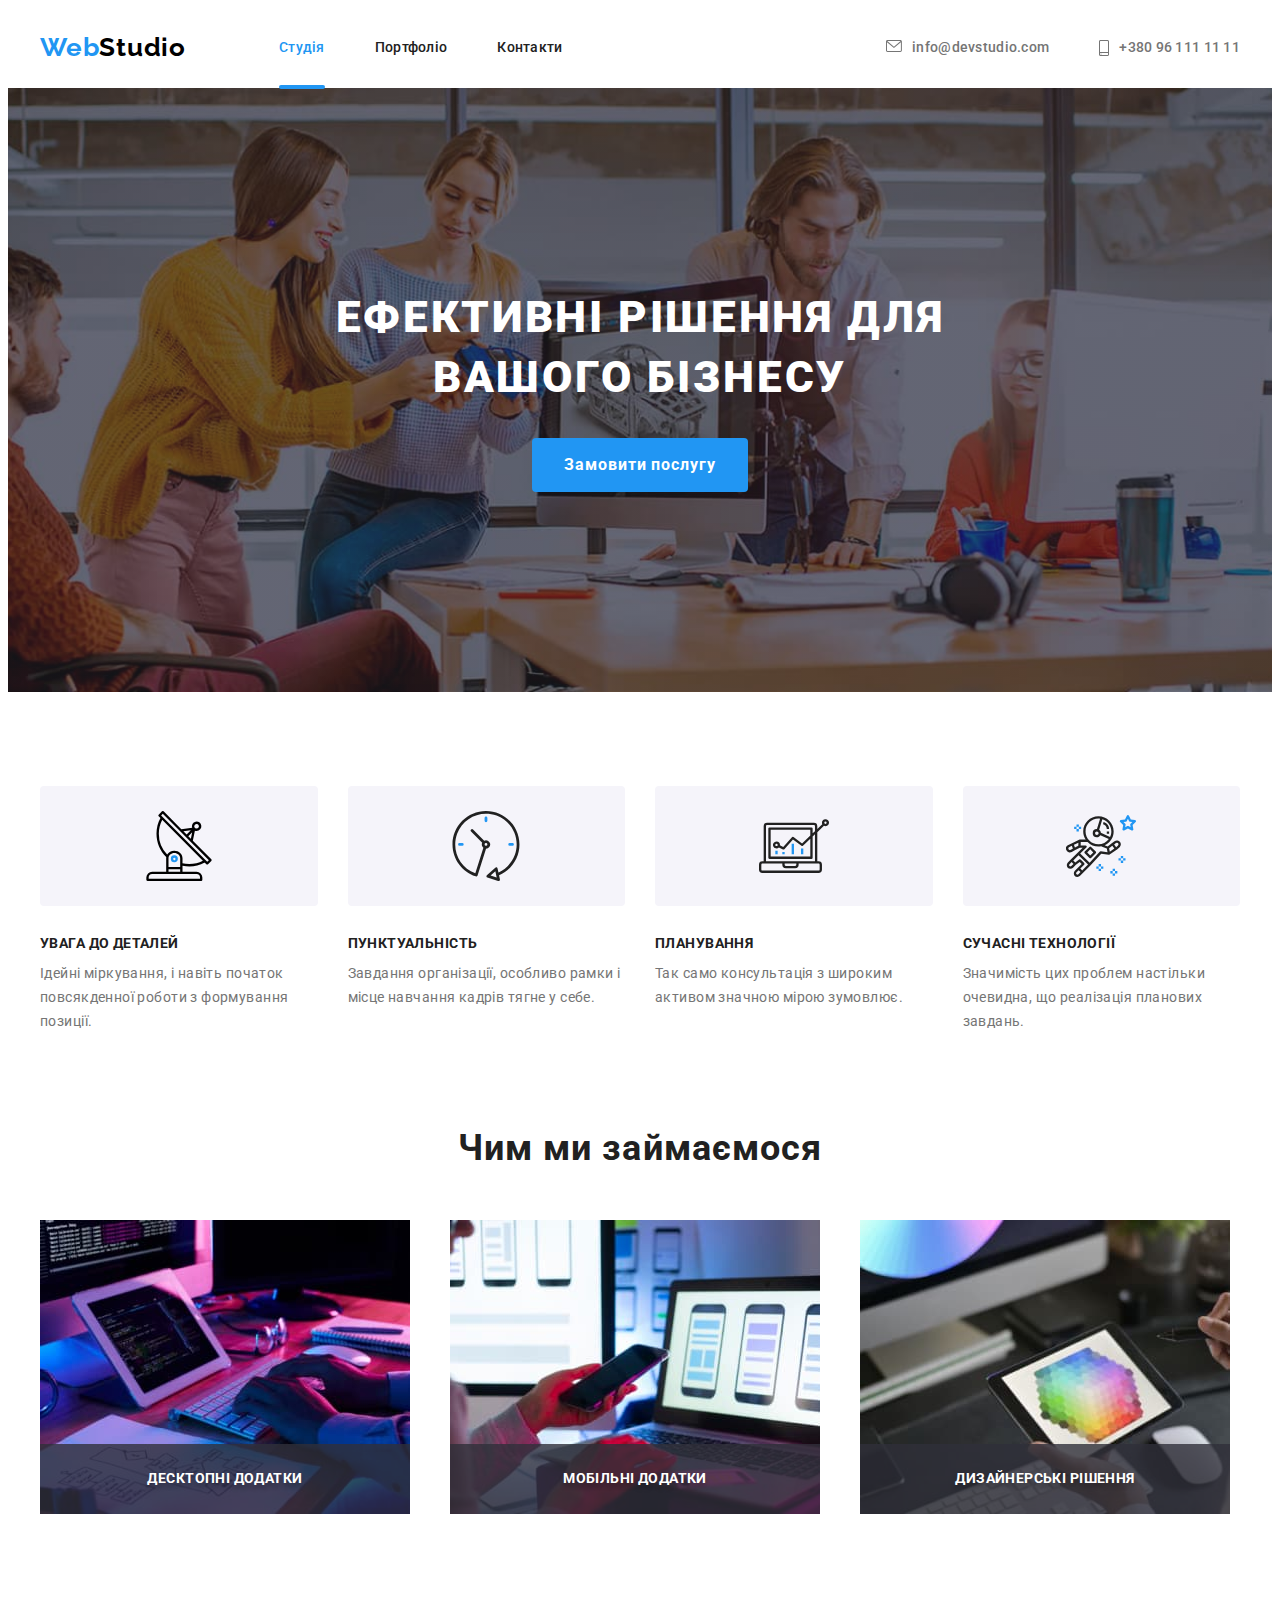
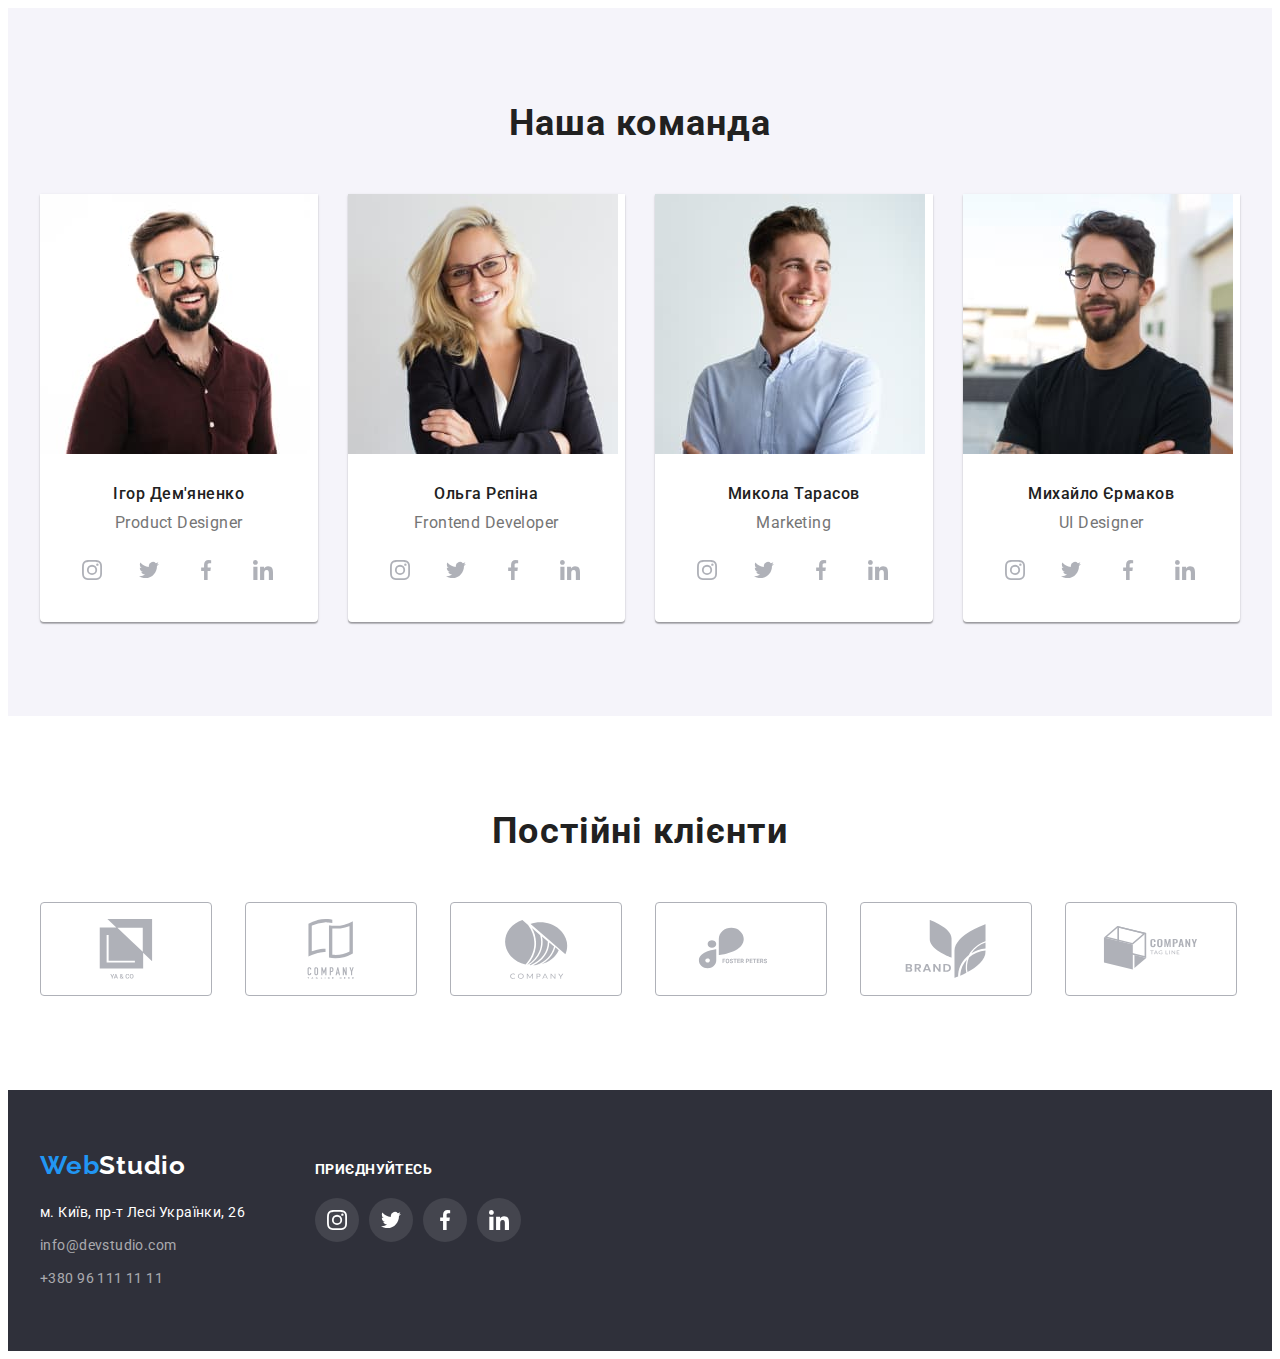
==== commit 4829cb4d: "ДЗ-5 анимация" ====
--- a/index.html
+++ b/index.html
@@ -48,10 +48,19 @@
     <main>
         <!-- Шапка -->
         <section class="page-poster">
-                   <div class="container poster">
-                    <h1 class="title">Ефективні рішення для вашого бізнесу</h1>
-                    <button type="button" class="button-main primary">Замовити послугу</button>
-                </div> 
+            <div class="container poster">
+                <h1 class="title">Ефективні рішення для вашого бізнесу</h1>
+                <button type="button" class="button-main primary" data-modal-open>Замовити послугу</button>
+            </div> 
+            <div class="backdrop is-hidden" data-modal>
+                <div class="modal">
+                    <button type="button" class="close-button" data-modal-close>
+                        <svg width="18" height="18" class="close">
+                            <use href="./images/symbol-defs.svg#icon-close"></use>
+                        </svg>
+                    </button>
+                </div>
+            </div>
         </section>            
          <!-- Особливості -->
         <section class="page-features section">
@@ -324,21 +333,21 @@
         </section>
     </main>
     <!-- Футер -->
-    <footer class="page-footer"> 
+    <footer class="page-footer">
         <div class="container">
-            <div class="footer-one">  
-            <a class="logo-footer" href="./index.html"><span class="logo-color">Web</span>Studio</a>
-                <address class="address-footer list" >           
-                <ul class="footer-contackt list">
-                    <li class="item">                    
-                        <a class="link-footer primary-footer"
-                        href="https://www.google.com.ua/maps/place/%D0%B1%D1%83%D0%BB.+%D0%9B%D0%B5%D1%81%D0%B8+%D0%A3%D0%BA%D1%80%D0%B0%D0%B8%D0%BD%D0%BA%D0%B8,+26,+%D0%9A%D0%B8%D0%B5%D0%B2,+02000/@50.4266124,30.5344126,14.71z/data=!4m5!3m4!1s0x40d4cf0e033ecbe9:0x57a4dffefec77da0!8m2!3d50.4265807!4d30.5383858?hl=ru"
-                        target="_blank"
-                        rel="noopener no-referrer">
-                        м. Київ, пр-т Лесі Українки, 26</a></li>
-                    <li class="item"><a class="link-footer" href="mailto:info@devstudio.com">info@devstudio.com</a></li>
-                    <li class="item"><a class="link-footer" href="tel:+380961111111">+380 96 111 11 11</a></li>
-                </ul>
+            <div class="footer-one">
+                <a class="logo-footer" href="./index.html"><span class="logo-color">Web</span>Studio</a>
+                <address class="address-footer">
+                    <ul class="footer-contackt">
+                        <li class="item">
+                            <a class="link-footer primary-footer"
+                                href="https://www.google.com.ua/maps/place/%D0%B1%D1%83%D0%BB.+%D0%9B%D0%B5%D1%81%D0%B8+%D0%A3%D0%BA%D1%80%D0%B0%D0%B8%D0%BD%D0%BA%D0%B8,+26,+%D0%9A%D0%B8%D0%B5%D0%B2,+02000/@50.4266124,30.5344126,14.71z/data=!4m5!3m4!1s0x40d4cf0e033ecbe9:0x57a4dffefec77da0!8m2!3d50.4265807!4d30.5383858?hl=ru"
+                                target="_blank" rel="noopener noreferrer">
+                                м. Київ, пр-т Лесі Українки, 26</a>
+                        </li>
+                        <li class="item"><a class="link-footer" href="mailto:info@devstudio.com">info@devstudio.com</a></li>
+                        <li class="item"><a class="link-footer" href="tel:+380961111111">+380 96 111 11 11</a></li>
+                    </ul>
                 </address>
             </div>
             <div class="footer-social">
@@ -373,9 +382,10 @@
                         </a>
                     </li>
                 </ul>
-            </div>      
+            </div>
         </div>
     </footer>
-<!-- <script src="./js/modal.js"></script>  -->    
+<script src="./js/modal.js"></script>
+<!-- <script src="./js/heder.js"></script> -->
 </body>
 </html>--- a/ccs/styles.css
+++ b/ccs/styles.css
@@ -10,7 +10,7 @@
     --color-borders: #EEEEEE;
     --color-line: #ECECEC;
     --color-icon: #AFB1B8;
-}
+    }
 html {
     box-sizing: border-box;
 }
@@ -29,8 +29,10 @@
     cursor: pointer;
     border-color: transparent;
     text-align: center;
-    transition-duration: 250ms;
-    transition-timing-function: cubic-bezier(0.4, 0, 0.2, 1);
+    border-radius: 4px;
+    font-size: 16px;
+    transition: background-color 250ms cubic-bezier(0.4, 0, 0.2, 1),
+        color 250ms cubic-bezier(0.4, 0, 0.2, 1);
 }
 p {
     margin: 0;
@@ -38,8 +40,8 @@
 a {
     color: inherit;
     text-decoration: none;
-    transition-duration: 250ms;
-    transition-timing-function: cubic-bezier(0.4, 0, 0.2, 1);
+    transition: background-color 250ms cubic-bezier(0.4, 0, 0.2, 1),
+    color 250ms cubic-bezier(0.4, 0, 0.2, 1);
 }
 address {
    font-style: inherit; 
@@ -53,6 +55,9 @@
     display: block;
     max-width: 100%;
     height: auto;
+}
+:hover, :focus {
+    transform: 250ms cubic-bezier(0.4, 0, 0.2, 1);
 }
 .section {
     margin-left: auto;
@@ -68,10 +73,21 @@
     /*outline: 0.2px solid black;*/
 }
 .page-header {
+/*    position:fixed;
+    width: 100%;
+    top:0;
+    left: 0;
+    z-index: 99999; */   
     margin: 0;
     margin-left: auto;
     margin-right: auto;
-    border-bottom: 1px solid var(--color-line);
+    max-height: 80px;
+    background-color: var(--color-white);
+/*    border-bottom: 1px solid var(--color-line);*/
+ 
+}
+.list {
+    display:flex ;
 }
 .page-poster {
     display: flex;
@@ -121,37 +137,50 @@
     letter-spacing: 0.03em;
     color: var(--color-text);
 }
-.icon {
-   display: inline-block;
-   margin: 0; 
- 
-}
+.icon { margin: 0;}
 .link .icon {
   margin-right: 10px;
 }
 /* Select */
-.main-nav, .nav-site, .select-nav, .select-contackt, .select-team, .select-client {
+.main-nav, .nav-site {
     display: flex;
     align-items: center;
 }
-
-.select-employ{
-    display: flex;
-}
-.select-features, .select-social {
-    display: flex;
+.select-nav,
+.select-contackt,
+.select-features,
+.select-employ,
+.select-team,
+.select-client,
+.select-projeckt,
+.select-social,
+.select-button {
+    align-items: center;
+    justify-content: center;
+}
+.select-features {
     align-items: flex-start;
-    justify-content: center;
-}
+}
+.select-features,
+.select-employ,
+.select-team,
+.select-client,
 .select-projeckt {
-    display: flex;
     flex-wrap: wrap;
     gap: 30px;
 }
+
+.select-team .item,
+.select-features .item {
+    flex-basis: calc((100% - 90px)/4);
+}
+.select-employ .item,.select-projeckt .item {
+    flex-basis: calc((100% - 60px)/3);
+}
+.select-client .item{
+    flex-basis: calc((100% - 150px)/6);
+}
 .select-button {
-    display: flex;
-    justify-content: center;
-    align-items: center;
     margin-bottom: 50px;
 }
 .select-social {
@@ -173,30 +202,17 @@
     margin-right: 50px;
 }
 
-.select-features .item:not(:last-child),
-.select-employ .item:not(:last-child) {
-    margin-right: 30px;
-}
-
-.select-team .item:not(:last-child), .select-client .item:not(:last-child) {
-    margin-right: 30px;
-}
-
 .select-button .item:not(:last-child) {
     margin-right: 8px;
 }
 
-.select-projeckt .item {
-    flex-basis: calc((100% - 60px) / 3);
-}
+
 
 /* Card*/
 .card-features {
-    display: inline-block;
     width: 270px;
 }
 .card-team {
-    display: block;
     background-color: var(--color-white);
     width: 270px;
     font-size: 16px;
@@ -207,7 +223,7 @@
 }
 
 .card-projeckt {
-    display: block;
+    display: block; 
     text-decoration: none;
     font-size: 16px;
     line-height: 1.88;
@@ -280,6 +296,7 @@
 .title-none {
     position: absolute;
     white-space: nowrap;
+    margin: -1px;   
     width: 1px;
     height: 1px;
     overflow: hidden;
@@ -287,7 +304,6 @@
     padding: 0;
     clip: rect(0 0 0 0);
     clip-path: inset(50%);
-    margin: -1px;
 }
 
 .title-text {
@@ -299,7 +315,6 @@
     padding: 20px 24px;
 }
 .card-text {
-    display: block;
     margin: 0;
     margin-bottom: 16px;
 }
@@ -324,7 +339,6 @@
 }
 /* Logo */
 .logo-main {
-    display: inline-block;
     margin-right: 93px;
     text-decoration: none;
     color: var(--color-black);
@@ -387,6 +401,8 @@
     align-items: center;
     justify-content: center;
     fill: var(--color-icon);
+    transition: background-color 250ms cubic-bezier(0.4, 0, 0.2, 1),
+    color 250ms cubic-bezier(0.4, 0, 0.2, 1);
 }
 .footer-social .link-social {
     background-color: rgba(255, 255, 255, 0.1);
@@ -421,16 +437,6 @@
     height: 4px;
     border-radius: 2px;
     background-color: var(--color-accent);
-}
-.current-portfolio::after {
-    position: absolute;
-    bottom: -8px;
-    content: "";
-    width: 78px;
-    height: 4px;
-    border-radius: 2px;
-    background-color: var(--accent-color);
-
 }
 .text-project {
     position: absolute;
@@ -447,7 +453,6 @@
 
     transform: translateY(100%);
     transition: transform 250ms cubic-bezier(0.4, 0, 0.2, 1);
-
 }
 
 .item .card-projeckt:hover .text-project,
@@ -457,17 +462,13 @@
 
 }
 /* Button*/
-.button-main, .button-link {
-    display: inline-block;
-    border-radius: 4px;
-    font-size: 16px;
-}
 .button-main {
     width: 216px;
     padding: 10px;
     font-weight: 700;
     line-height: 1.88;
     letter-spacing: 0.06em;
+    transition: box-shadow 250ms cubic-bezier(0.4, 0, 0.2, 1);   
 }
 .button-link {    
     min-width: 73px;
@@ -482,45 +483,18 @@
     background-color: var(--color-accent);
     color: var(--color-white);
     outline: transparent;
-/*    transform: 250ms cubic-bezier(0.4, 0, 0.2, 1);*/
 }
 .button-link:hover,
 .button-link:focus {
     box-shadow: 0px 3px 1px rgba(0, 0, 0, 0.1), 0px 1px 2px rgba(0, 0, 0, 0.08), 0px 2px 2px rgba(0, 0, 0, 0.12);
-    outline: transparent;
 }
 .button-main:hover,
 .button-main:focus {
     box-shadow: 0px 4px 4px rgba(0, 0, 0, 0.15);
-        outline: transparent;
 }
 .page-team {
      background-color: var(--color-grey); 
 }
-/*
-.card-features::before {
-    display: block;
-    content: "";
-    height: 120px;
-    margin-bottom: 30px;
-    background-repeat: no-repeat;
-    background-position: center;
-    background-color: #F5F4FA;
-    border-radius: 4px;
-}
-.icon-antenna::before {
-    background-image: url('../images/antenna.svg');
-}
-.icon-clock::before {
-    background-image: url('../images/clock.svg');
-}
-.icon-diagram::before {
-    background-image: url('../images/diagram.svg');
-}
-.icon-astronaut::before {
-    background-image: url('../images/astronaut.svg');
-}
-*/
 
 .icon-features {
     display: flex;
@@ -544,8 +518,9 @@
     letter-spacing: 0.03em;
 }
 .page-footer .container {
-   display: flex;    
-   align-items: flex-start;
+    display: flex;
+    align-items: baseline;
+    gap: 70px;
 }
 .logo-footer {
     display: block;
@@ -570,25 +545,15 @@
     margin: 0;
     text-decoration: none;
     }
-
+/*
 .footer-one {
-    display: inline-block;
-/*    width: 231px;
-    border: 1px solid #AFB1B8; */
+    border: 1px solid #AFB1B8;
 }
 .footer-social {
-    display: inline-block;
-   width: 206px;
-    margin-top: 12px;
-    margin-left: 70px;
- /*   align-items: baseline;
-    gap: 70px;*/
-/*    border: 1px solid #AFB1B8; */
-}
-
-.footer-contackt {
-    display: inline-block;
-}
+   border: 1px solid #AFB1B8; 
+}
+*/
+
 .footer-contackt .item:not(:last-child) {
     margin-bottom: 9px;
 }
@@ -603,5 +568,56 @@
 } 
 .primary-footer {
     color: var(--color-white)
-    
+}
+/* Modal-wind */
+
+.backdrop {
+    position: fixed;
+    top: 0;
+    left: 0;
+    width: 100%;
+    height: 100%;
+    background-color: rgba(0, 0, 0, 0.2);
+
+    opacity: 1;
+    z-index: 99999;   
+    transition: opacity 250ms cubic-bezier(0.4, 0, 0.2, 1);
+
+}
+.backdrop.is-hidden {
+    visibility: hidden;
+    opacity: 0;
+    pointer-events: none;
+}
+.backdrop.is-hidden .modal {
+    transform: translate(-50%, -50%);
+}
+.modal {
+    position: absolute;
+    top: 50%;
+    left: 50%;
+    transform: translate(-50%, -50%);
+    width: 528px;
+    height: 581px;
+    background-color: var(--color-white);
+    box-shadow: 0px 1px 3px rgba(0, 0, 0, 0.12), 0px 1px 1px rgba(0, 0, 0, 0.14), 0px 2px 1px rgba(0, 0, 0, 0.2);
+    border-radius: 4px;
+    transition: transform 250ms cubic-bezier(0.4, 0, 0.2, 1);
+}
+
+.close-button {
+    display: flex;
+    align-items: center;
+    justify-content: center;
+    position: absolute;
+    top: 8px;
+    right: 8px;
+
+    width: 30px;
+    height: 30px;
+    border-radius: 50%;
+    background-color: var(--color-white);
+
+    border: 1px solid rgba(0, 0, 0, 0.1);
+    cursor: pointer;
 }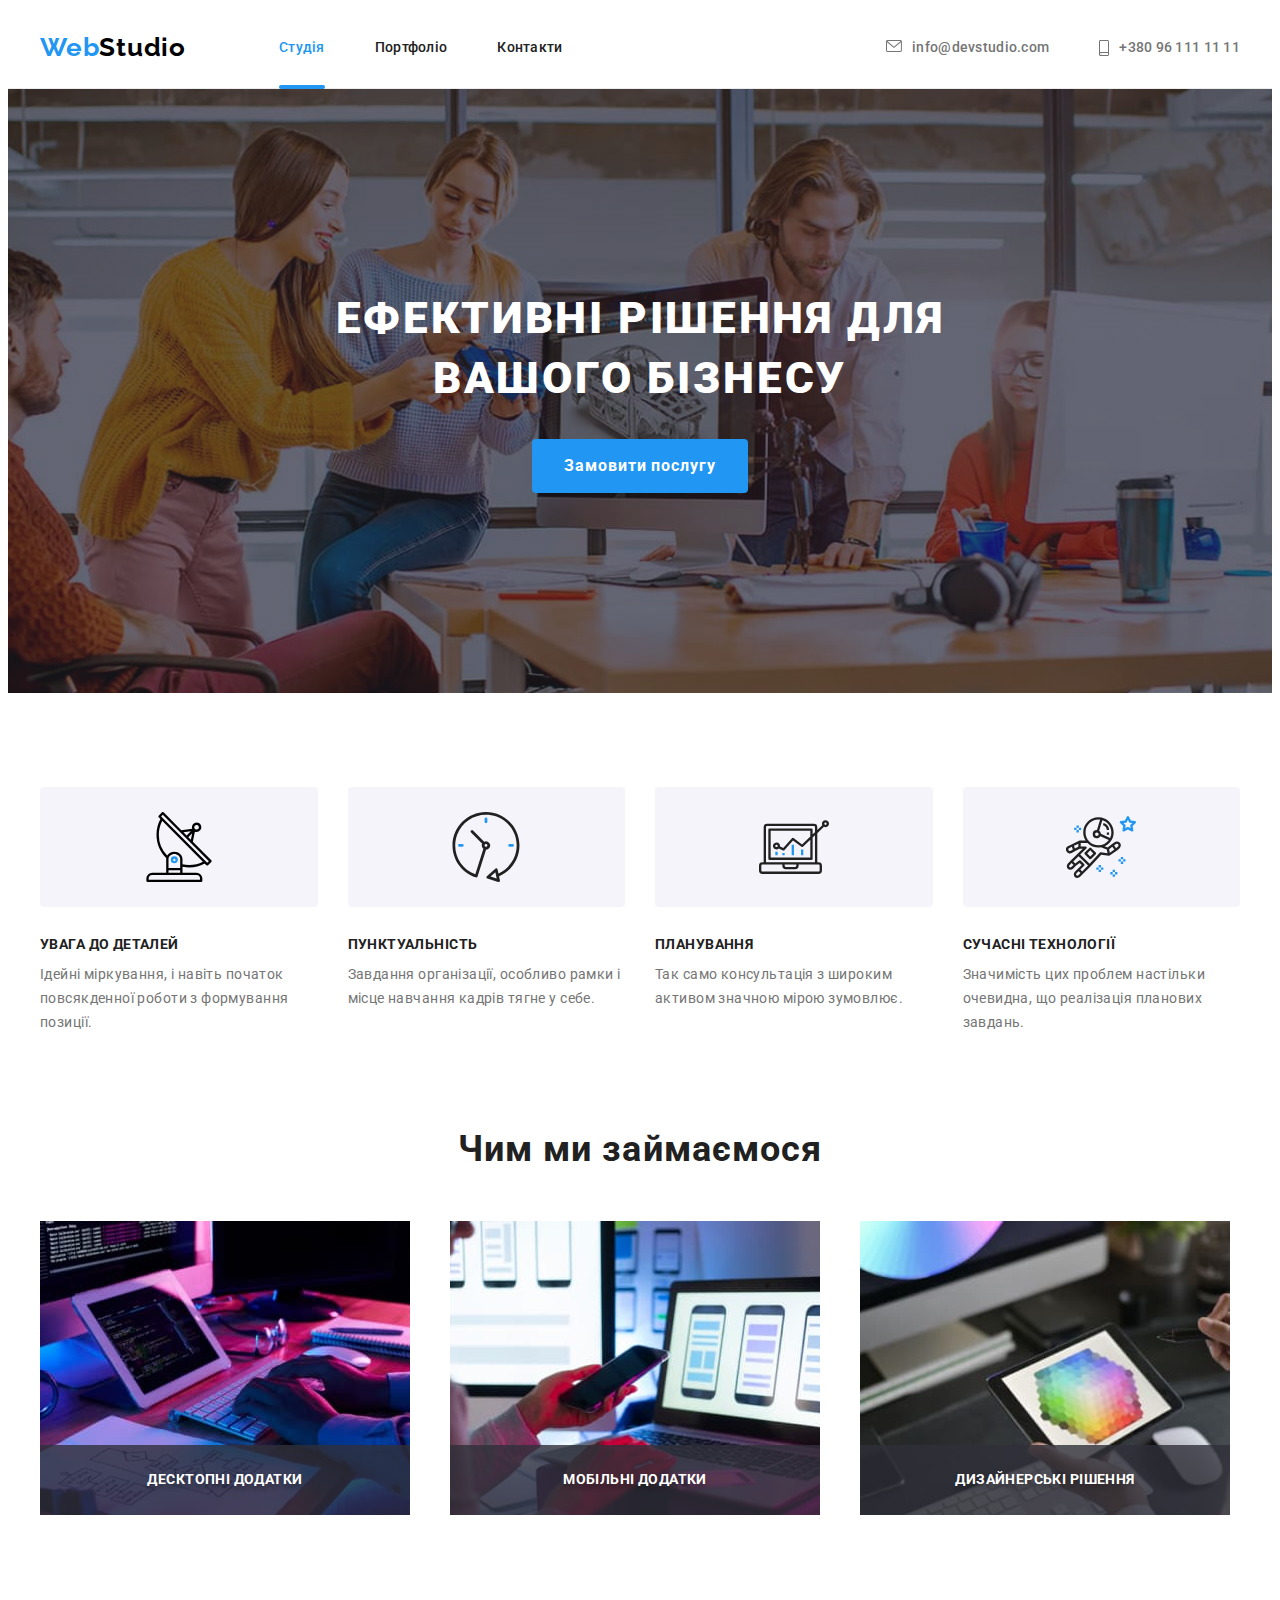
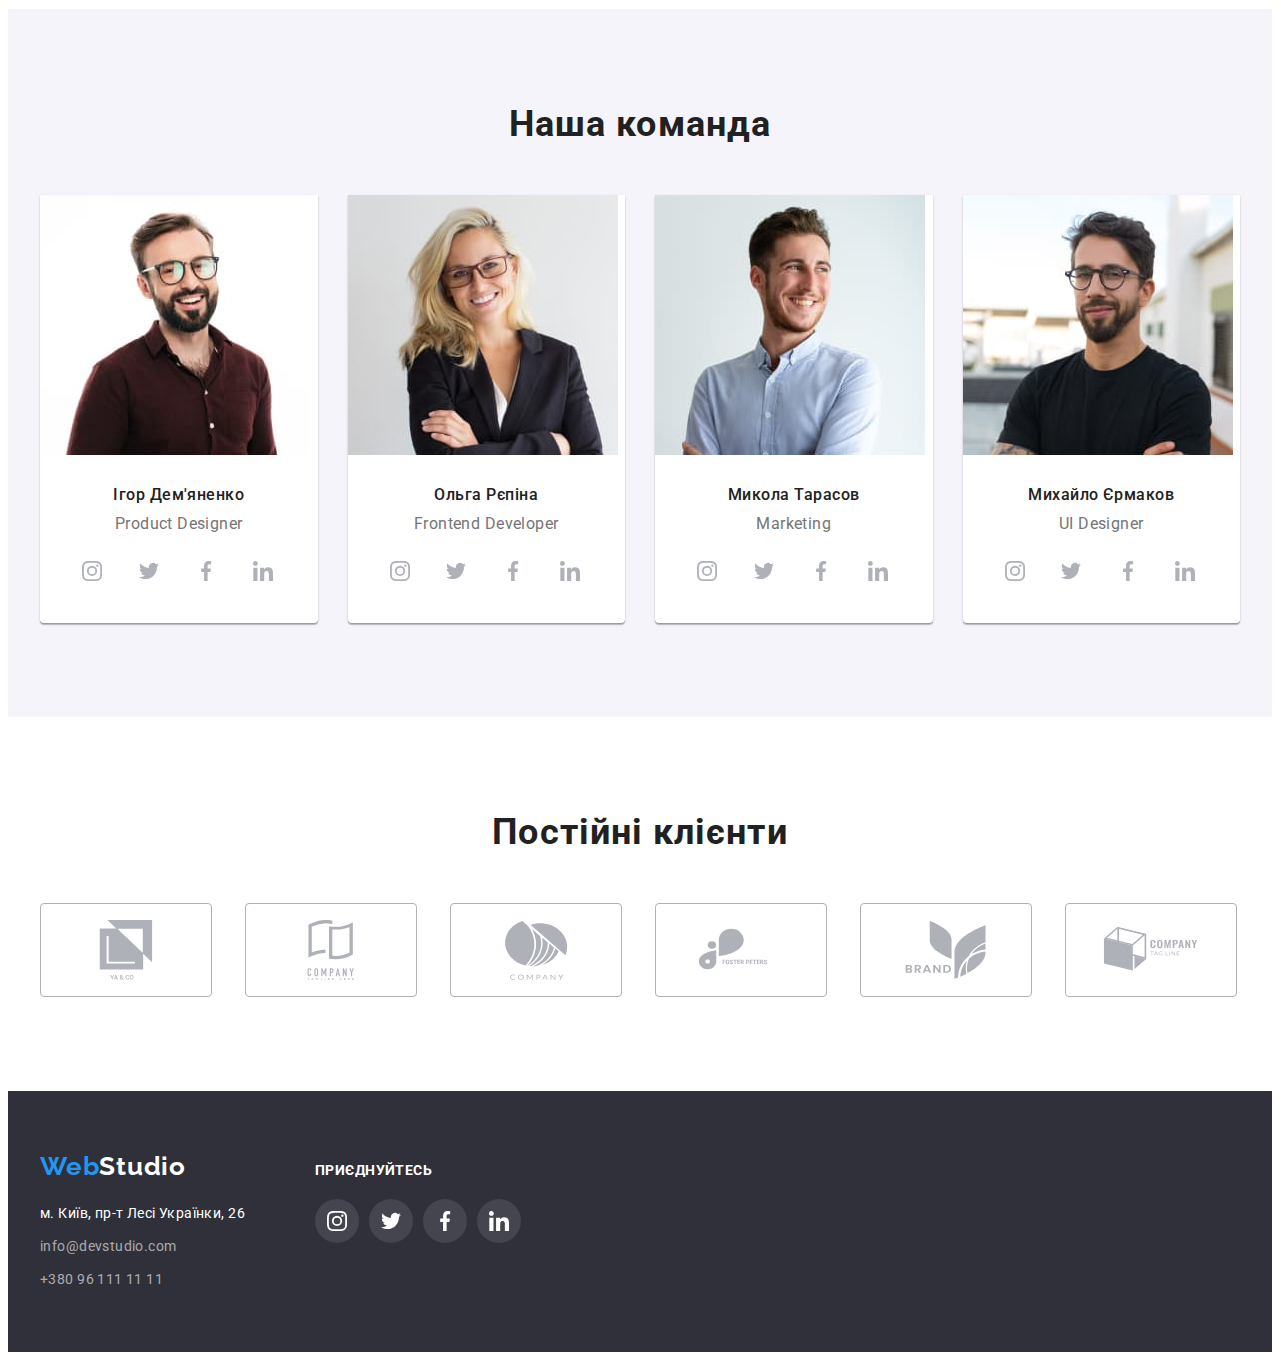
==== commit d71402fe: "ДЗ-5 анимация" ====
--- a/index.html
+++ b/index.html
@@ -113,15 +113,15 @@
                 <ul class="select-employ list"> 
                     <li class="card-employ item">
                         <img class="card-image" src="./images/box1.jpg" alt="Програмування" width="370"/>
-                        <p class="card-text">Десктопні додатки</p>
+                        <h3 class="card-text">Десктопні додатки</h3>
                     </li>
                     <li class="card-employ item">
                       <img class="card-image" src="./images/box2.jpg" alt="Мобільні додатки" width="370"/>
-                        <p class="card-text">Мобільні додатки</p>
+                        <h3 class="card-text">Мобільні додатки</h3>
                     </li>
                     <li class="card-employ item">
                         <img class="card-image" src="./images/box3.jpg" alt="Дізайн" width="370"/>
-                        <p class="card-text">Дизайнерські рішення</p>
+                        <h3 class="card-text">Дизайнерські рішення</h3>
                     </li>
                 </ul>
           </div>  
--- a/ccs/styles.css
+++ b/ccs/styles.css
@@ -56,9 +56,9 @@
     max-width: 100%;
     height: auto;
 }
-:hover, :focus {
-    transform: 250ms cubic-bezier(0.4, 0, 0.2, 1);
-}
+/*:hover, :focus {
+    transition: 250ms cubic-bezier(0.4, 0, 0.2, 1);
+}*/
 .section {
     margin-left: auto;
     margin-right: auto;
@@ -83,7 +83,7 @@
     margin-right: auto;
     max-height: 80px;
     background-color: var(--color-white);
-/*    border-bottom: 1px solid var(--color-line);*/
+    border-bottom: 1px solid var(--color-line);
  
 }
 .list {
@@ -232,6 +232,7 @@
 .card-projeckt:focus {
     box-shadow: 0px 4px 4px 0px rgba(0, 0, 0, 0.25);
     outline: transparent;
+    transition: box-shadow 250ms cubic-bezier(0.4, 0, 0.2, 1); 
 }
 .card-image {
     margin-bottom: 30px;
@@ -375,7 +376,8 @@
 }
 .link:hover, .link:focus {
     color: var(--color-accent);
-        outline: transparent;
+    outline: transparent;
+    transition: 250ms cubic-bezier(0.4, 0, 0.2, 1); 
  
 }
 .link-client {
@@ -390,8 +392,10 @@
 }
 .link-client:hover, .link-client:focus {
     border: 1px solid var(--color-accent);
-   fill:var(--color-accent);   
+    fill:var(--color-accent);   
     outline: transparent;
+    transition: backgraund-color 250ms cubic-bezier(0.4, 0, 0.2, 1),
+                color 250ms cubic-bezier(0.4, 0, 0.2, 1); 
 }
 .link-social {
     display: flex;
@@ -402,7 +406,7 @@
     justify-content: center;
     fill: var(--color-icon);
     transition: background-color 250ms cubic-bezier(0.4, 0, 0.2, 1),
-    color 250ms cubic-bezier(0.4, 0, 0.2, 1);
+                color 250ms cubic-bezier(0.4, 0, 0.2, 1);
 }
 .footer-social .link-social {
     background-color: rgba(255, 255, 255, 0.1);
@@ -412,7 +416,10 @@
 .link-social:focus {
     background-color: var(--color-accent);
     fill: var(--color-white);
-        outline: transparent;
+    outline: transparent;
+    transition: backgraund-color 250ms cubic-bezier(0.4, 0, 0.2, 1),
+                color 250ms cubic-bezier(0.4, 0, 0.2, 1); 
+; 
 }
 
 /* Primary, Secondary, Current*/
@@ -458,7 +465,7 @@
 .item .card-projeckt:hover .text-project,
 .item .card-projeckt:focus .text-project {
     transform: translateY(0);
-    transform: 250ms cubic-bezier(0.4, 0, 0.2, 1);
+    transition: 250ms cubic-bezier(0.4, 0, 0.2, 1);
 
 }
 /* Button*/
@@ -483,6 +490,8 @@
     background-color: var(--color-accent);
     color: var(--color-white);
     outline: transparent;
+    transition: backgraund-color 250ms cubic-bezier(0.4, 0, 0.2, 1),
+                color 250ms cubic-bezier(0.4, 0, 0.2, 1);
 }
 .button-link:hover,
 .button-link:focus {
@@ -560,11 +569,10 @@
 .select-social .item:not(:last-child) {
     margin-right: 10px;
 }
-.link-footer:hover, .link-footer:focus 
-{
+.link-footer:hover, .link-footer:focus {
     color: var(--color-white);
     text-decoration: none;
-        outline: transparent;
+    outline: transparent;
 } 
 .primary-footer {
     color: var(--color-white)
@@ -620,4 +628,4 @@
 
     border: 1px solid rgba(0, 0, 0, 0.1);
     cursor: pointer;
-}+}
